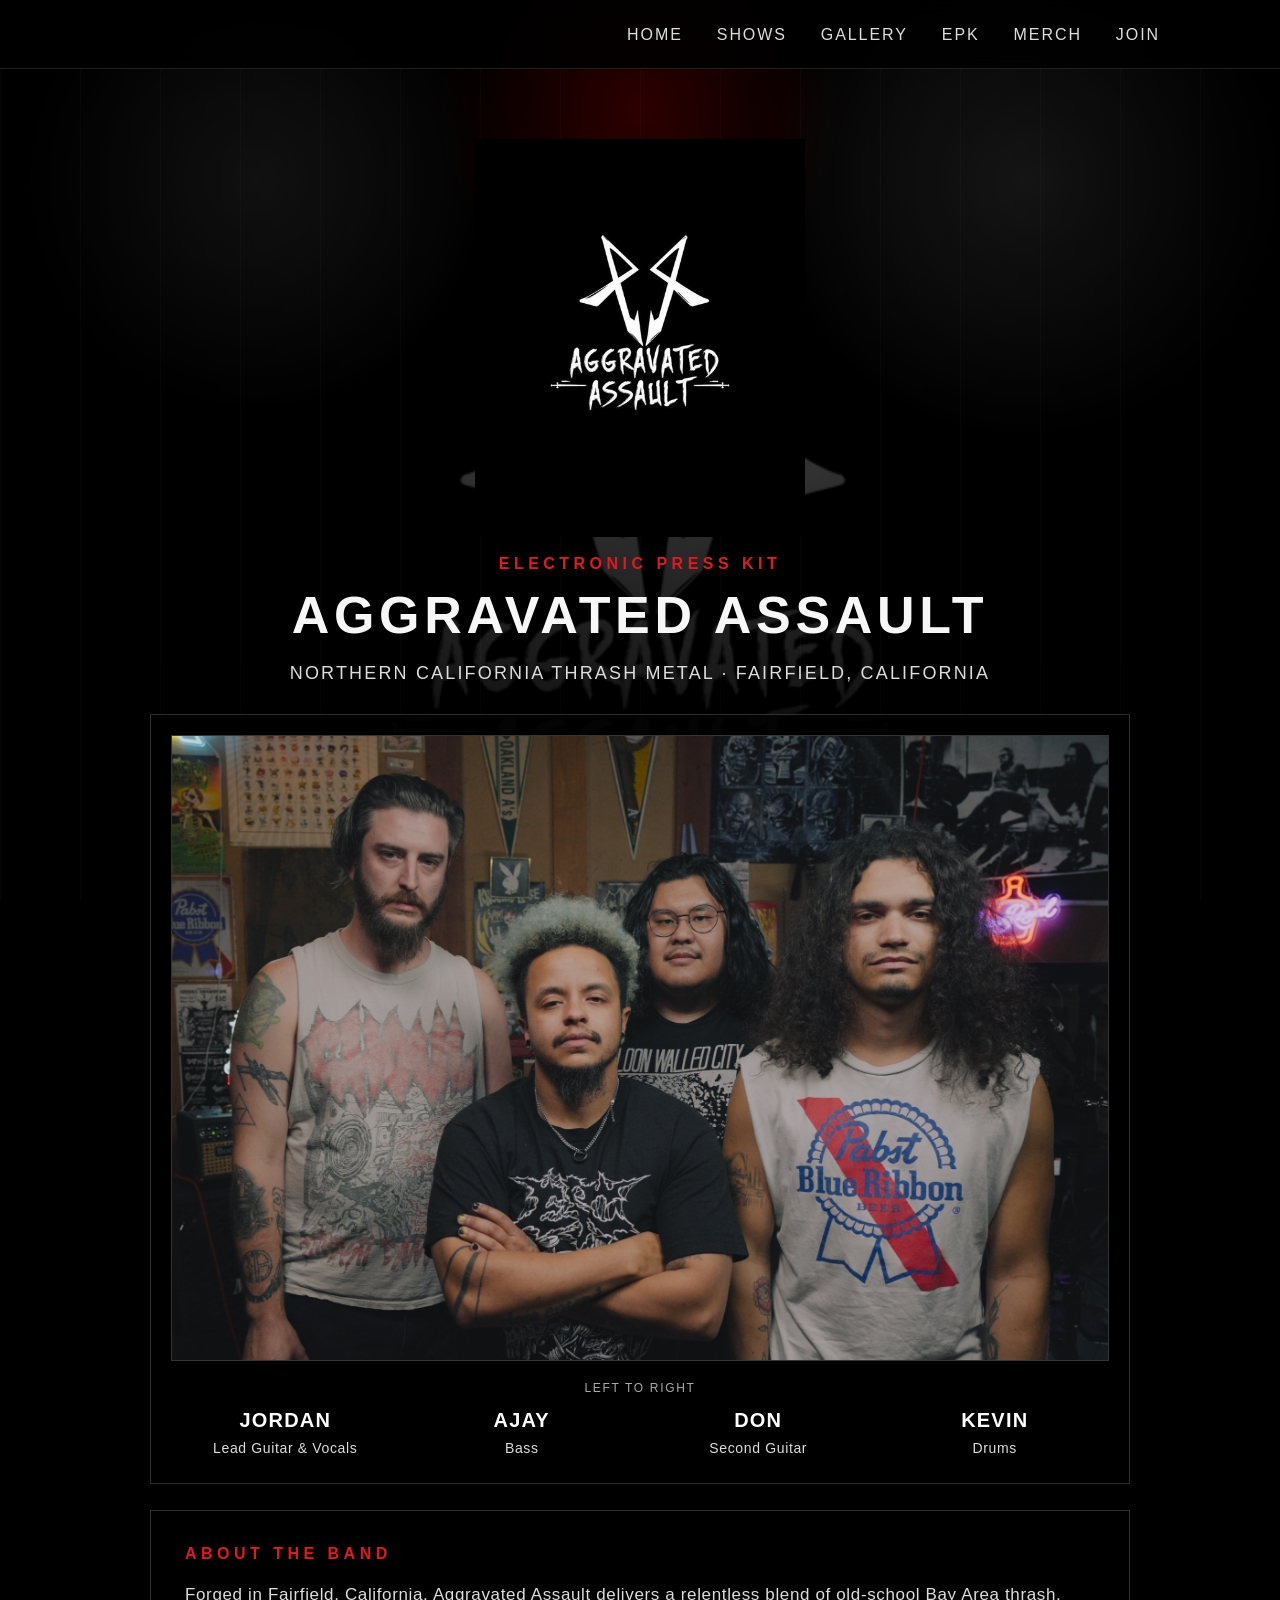
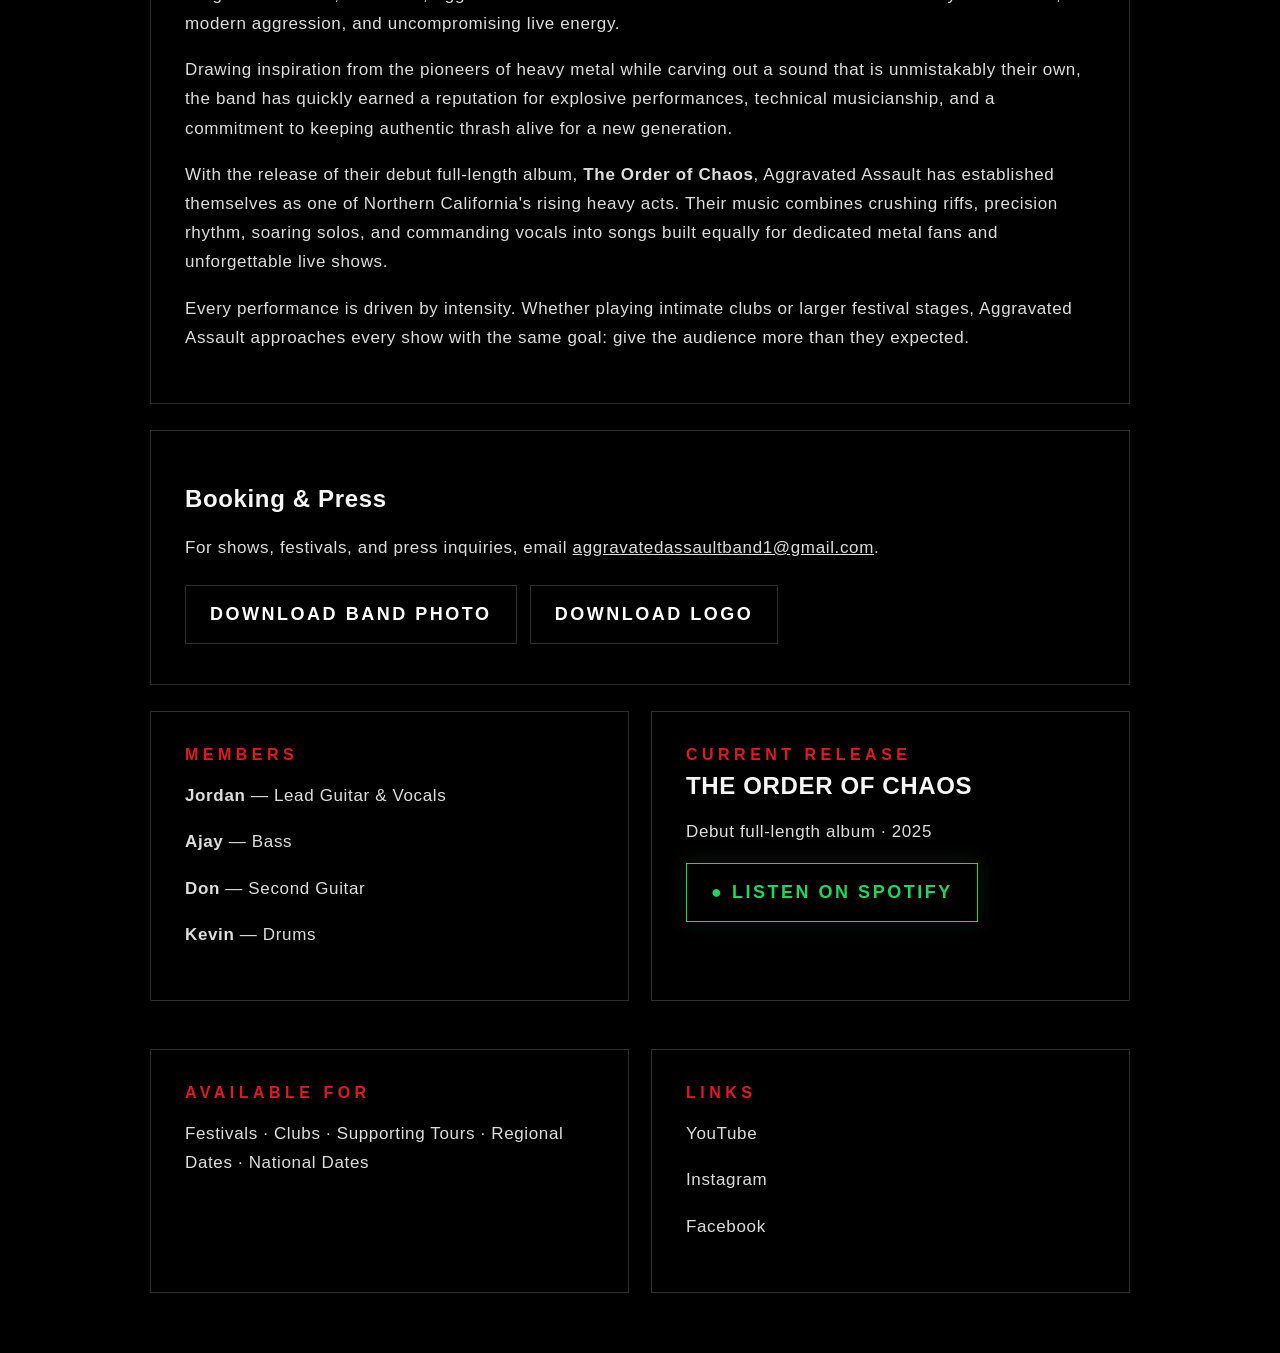
==== epk.html @ c4bca754 "Remove dashes from band photo captions" ====
<!doctype html>
<html lang="en">
<head>
  <meta charset="utf-8">
  <meta name="viewport" content="width=device-width, initial-scale=1">
  <title>EPK | Aggravated Assault</title>
  <meta name="description" content="Electronic Press Kit for Aggravated Assault, Northern California thrash metal from Fairfield, California.">
  <link rel="icon" type="image/jpeg" href="assets/logo.jpeg">
  <meta property="og:type" content="website">
  <meta property="og:site_name" content="Aggravated Assault">
  <meta property="og:title" content="EPK | Aggravated Assault">
  <meta property="og:description" content="Electronic Press Kit for Aggravated Assault, Northern California thrash metal from Fairfield, California.">
  <meta property="og:image" content="https://aggravatedassault.band/assets/logo.jpeg">
  <meta property="og:image:alt" content="Aggravated Assault logo">
  <meta name="twitter:card" content="summary_large_image">
  <link rel="stylesheet" href="style.css?v=epk-20261021b">
</head>
<body>
  <a class="skip-link" href="#main-content">Skip to content</a>
  <nav class="nav" aria-label="Main navigation">
    <div class="container nav-inner nav-right">
      <div class="nav-links">
        <a href="index.html">Home</a>
        <a href="shows.html">Shows</a>
        <a href="gallery.html">Gallery</a>
        <a href="epk.html" aria-current="page">EPK</a>
        <a href="merch.html">Merch</a>
        <a href="index.html#join">Join</a>
      </div>
    </div>
  </nav>

  <main id="main-content" class="section page-section">
    <div class="container narrow">
      <div class="page-header">
        <img class="page-logo" src="assets/logo.jpeg" alt="Aggravated Assault logo">
        <div class="kicker">Electronic Press Kit</div>
        <h1>Aggravated Assault</h1>
        <p class="subtitle">Northern California Thrash Metal · Fairfield, California</p>
      </div>

      <figure class="panel image-panel band-portrait">
        <img class="band-members" src="assets/band-portrait-four-members.jpg" width="2048" height="1365" style="display:block;width:100%;max-width:100%;height:auto" alt="Aggravated Assault, left to right: Jordan, lead guitar and vocals; Ajay, bass; Don, second guitar; Kevin, drums.">
        <figcaption>
          <span class="lineup-label">Left to right</span>
          <ul class="band-lineup">
            <li><strong>Jordan</strong> <span>Lead Guitar &amp; Vocals</span></li>
            <li><strong>Ajay</strong> <span>Bass</span></li>
            <li><strong>Don</strong> <span>Second Guitar</span></li>
            <li><strong>Kevin</strong> <span>Drums</span></li>
          </ul>
        </figcaption>
      </figure>

      <div class="panel epk-copy">
        <div class="kicker">About the Band</div>
        <p>Forged in Fairfield, California, Aggravated Assault delivers a relentless blend of old-school Bay Area thrash, modern aggression, and uncompromising live energy.</p>
        <p>Drawing inspiration from the pioneers of heavy metal while carving out a sound that is unmistakably their own, the band has quickly earned a reputation for explosive performances, technical musicianship, and a commitment to keeping authentic thrash alive for a new generation.</p>
        <p>With the release of their debut full-length album, <strong>The Order of Chaos</strong>, Aggravated Assault has established themselves as one of Northern California's rising heavy acts. Their music combines crushing riffs, precision rhythm, soaring solos, and commanding vocals into songs built equally for dedicated metal fans and unforgettable live shows.</p>
        <p>Every performance is driven by intensity. Whether playing intimate clubs or larger festival stages, Aggravated Assault approaches every show with the same goal: give the audience more than they expected.</p>
      </div>

      <div class="panel press-resources">
        <h2>Booking &amp; Press</h2>
        <p>For shows, festivals, and press inquiries, email <a href="mailto:aggravatedassaultband1@gmail.com">aggravatedassaultband1@gmail.com</a>.</p>
        <a class="btn" href="assets/band-portrait-four-members.jpg" download="aggravated-assault-band.jpg">Download band photo</a>
        <a class="btn" href="assets/logo.jpeg" download="aggravated-assault-logo.jpeg">Download logo</a>
      </div>

      <div class="info-grid">
        <div class="panel info-card">
          <div class="kicker">Members</div>
          <p><strong>Jordan</strong> — Lead Guitar &amp; Vocals</p>
          <p><strong>Ajay</strong> — Bass</p>
          <p><strong>Don</strong> — Second Guitar</p>
          <p><strong>Kevin</strong> — Drums</p>
        </div>
        <div class="panel info-card">
          <div class="kicker">Current Release</div>
          <h2>The Order of Chaos</h2>
          <p>Debut full-length album · 2025</p>
          <a class="btn spotify" href="https://open.spotify.com/album/29rfsQ87Nvz3T0gNSQuiYK?si=NMu_-0fqS2m7xWDnXvy7WQ" target="_blank" rel="noopener">● Listen on Spotify</a>
        </div>
        <div class="panel info-card">
          <div class="kicker">Available For</div>
          <p>Festivals · Clubs · Supporting Tours · Regional Dates · National Dates</p>
        </div>
        <div class="panel info-card">
          <div class="kicker">Links</div>
          <p><a href="https://www.youtube.com/@AggravatedAssault_music" target="_blank" rel="noopener">YouTube</a></p>
          <p><a href="https://www.instagram.com/aggravatedassaultband" target="_blank" rel="noopener">Instagram</a></p>
          <p><a href="https://www.facebook.com/share/1DDBsNW4qT/?mibextid=wwXIfr" target="_blank" rel="noopener">Facebook</a></p>
        </div>
      </div>
    </div>
  </main>
</body>
</html>
---- style.css ----
:root{
  --bg:#020202;
  --panel:rgba(0,0,0,.76);
  --line:rgba(255,255,255,.18);
  --text:#f7f7f7;
  --muted:#bebebe;
  --red:#e01923;
  --red-dark:#8f0d13;
  --green:#1ed760;
}
*{box-sizing:border-box}
html{scroll-behavior:smooth}
body{
  margin:0;
  color:var(--text);
  background:#000;
  font-family:Arial, Helvetica, sans-serif;
  letter-spacing:.04em;
}
body::before{
  content:"";
  position:fixed;
  inset:0;
  z-index:-2;
  background:
    radial-gradient(circle at 50% 12%, rgba(150,0,0,.34), transparent 20%),
    radial-gradient(circle at 20% 20%, rgba(255,255,255,.10), transparent 20%),
    radial-gradient(circle at 80% 20%, rgba(255,255,255,.12), transparent 22%),
    linear-gradient(rgba(0,0,0,.5), rgba(0,0,0,.93)),
    url("assets/logo.jpeg") center top / min(980px, 120vw) no-repeat,
    #000;
  opacity:.95;
}
body::after{
  content:"";
  position:fixed;
  inset:0;
  z-index:-1;
  background:
    repeating-linear-gradient(90deg, rgba(255,255,255,.018) 0 1px, transparent 1px 80px),
    radial-gradient(circle at 50% 20%, transparent 0, rgba(0,0,0,.38) 55%, rgba(0,0,0,.84) 100%);
  pointer-events:none;
}
a{color:inherit;text-decoration:none}.container{width:min(1040px,92vw);margin:0 auto}.narrow{width:min(980px,92vw)}
.nav{position:sticky;top:0;z-index:10;background:rgba(0,0,0,.82);border-bottom:1px solid rgba(255,255,255,.12);backdrop-filter:blur(10px)}
.nav-inner{display:flex;align-items:center;min-height:68px}.nav-right{justify-content:flex-end}.nav-links{display:flex;gap:34px;text-transform:uppercase;font-size:16px;letter-spacing:.12em;color:#ddd}.nav-links a{padding:24px 0 20px;border-bottom:3px solid transparent}.nav-links a:hover{color:#fff;border-bottom-color:var(--red)}
.hero{padding:62px 0 28px;text-align:center}.hero-content{display:flex;flex-direction:column;align-items:center}.main-logo{width:min(700px,88vw);display:block;margin:0 auto 10px;filter:drop-shadow(0 0 25px #000)}.genre{text-transform:uppercase;color:#e8e8e8;font-size:20px;letter-spacing:.38em;margin:10px 0 28px}.genre span{color:var(--red);margin:0 .45em}
.btn{display:inline-flex;align-items:center;justify-content:center;gap:12px;min-width:210px;padding:18px 24px;border:1px solid var(--line);background:rgba(0,0,0,.74);color:#fff;text-transform:uppercase;font-weight:900;font-size:18px;letter-spacing:.14em;transition:.18s ease}.btn:hover,.action-card:hover{
  transform:translateY(-2px);
  border-color:#fff;
  box-shadow:0 0 20px rgba(255,255,255,.10), 0 0 22px rgba(224,25,35,.10);
}
.btn:active,.action-card:active{transform:translateY(0)}
.btn.spotify:hover{
  box-shadow:0 0 26px rgba(30,215,96,.24), inset 0 0 16px rgba(30,215,96,.06);
  border-color:#42f083;
}
.btn.red:hover,.email-box button:hover{
  color:#fff;
  border-color:#ff3b44;
  box-shadow:0 0 24px rgba(224,25,35,.24);
}
.nav-links a{transition:.18s ease}
.action-card{transition:.18s ease}
.btn{transition:.18s ease}
.email-box button{cursor:pointer;transition:.18s ease}
.email-box input:focus{outline:none;border-color:var(--red);box-shadow:0 0 0 2px rgba(224,25,35,.18)}.btn.spotify{color:var(--green);border-color:var(--green);box-shadow:0 0 22px rgba(30,215,96,.13)}.hero-spotify{min-width:min(520px,90vw);font-size:20px}.btn.red{border-color:var(--red);color:var(--red);background:rgba(0,0,0,.68)}
.quick-links{display:grid;gap:18px;margin-top:32px}.quick-links.four{grid-template-columns:repeat(4,1fr);width:min(900px,100%)}.action-card{min-height:72px;border:1px solid rgba(255,255,255,.22);background:rgba(0,0,0,.68);display:flex;align-items:center;justify-content:center;gap:14px;text-transform:uppercase;font-weight:900;font-size:17px;letter-spacing:.10em}.action-card small{display:block;font-size:10px;color:#bbb;letter-spacing:.12em;margin-left:2px}.action-card span{font-size:31px;line-height:1}.ig{color:#ff3dbb}.fb{color:#3c82ff}.yt{color:#ff2b2b}
.section{padding:34px 0}.compact-section{padding-top:20px}.show-feature{display:grid;grid-template-columns:360px 1fr;gap:58px;align-items:center;background:rgba(0,0,0,.72);border:1px solid var(--line);padding:36px}.show-poster-wrap img{width:100%;display:block;border:1px solid rgba(255,255,255,.20);box-shadow:0 0 35px rgba(0,0,0,.65)}.section-label,.kicker{text-transform:uppercase;color:var(--red);font-weight:900;letter-spacing:.28em}.section-label{font-size:26px;margin-bottom:30px}.date{color:var(--red);text-transform:uppercase;font-weight:900;font-size:22px;letter-spacing:.18em}.show-copy h1{font-size:48px;line-height:1.05;margin:0 0 22px;text-transform:uppercase;letter-spacing:.06em}.venue{text-transform:uppercase;font-size:28px;line-height:1.38;color:#d8d8d8;font-weight:700;margin:0 0 28px}
.join-section{padding-bottom:92px}.join-panel{border:1px solid var(--red-dark);background:rgba(0,0,0,.78);padding:32px;display:grid;grid-template-columns:80px minmax(0, 1fr) minmax(0, 1.5fr);gap:24px;align-items:center}.mail-icon{font-size:76px;color:var(--red);line-height:1;text-align:center}.join-text p{font-size:18px;line-height:1.5;color:#ddd;margin:10px 0 0}.email-box{display:flex;gap:14px}.email-box input{min-width:0;width:100%;flex:1 1 auto;padding:18px 18px;background:#080808;border:1px solid rgba(255,255,255,.24);color:#fff;font-size:16px}.email-box button{padding:18px 30px;border:0;background:linear-gradient(90deg,var(--red-dark),var(--red));color:#fff;font-weight:900;text-transform:uppercase;letter-spacing:.12em;font-size:16px}.sr-only{position:absolute;left:-9999px}
.page-section{padding-top:70px}.page-header{text-align:center;margin-bottom:30px}.page-logo{width:min(330px,70vw);display:block;margin:0 auto 18px}.page-header h1{font-size:52px;text-transform:uppercase;letter-spacing:.09em;margin:12px 0}.subtitle{color:#ddd;text-transform:uppercase;letter-spacing:.12em;font-size:18px}.panel{background:rgba(0,0,0,.78);border:1px solid var(--line);padding:34px;box-shadow:0 0 35px rgba(0,0,0,.55);margin-bottom:26px}.image-panel{padding:20px}.band-members{display:block;width:100%;border:1px solid rgba(255,255,255,.20)}.epk-copy p,.panel p{color:#ddd;line-height:1.72;font-size:17px}.info-grid{display:grid;grid-template-columns:repeat(2,1fr);gap:22px}.info-card h2{margin:8px 0 12px;text-transform:uppercase}.poster-page{display:grid;grid-template-columns:420px 1fr;gap:34px;align-items:center}.poster-page img{width:100%;border:1px solid rgba(255,255,255,.22)}.poster-copy h2{font-size:34px;text-transform:uppercase;margin:0 0 12px}
@media(max-width:860px){.nav-inner{justify-content:center;min-height:auto}.nav-links{gap:16px;flex-wrap:wrap;justify-content:center;font-size:13px}.nav-links a{padding:16px 0 12px}.hero{padding-top:36px}.genre{font-size:14px;letter-spacing:.18em}.quick-links.four{grid-template-columns:1fr 1fr}.show-feature,.join-panel,.poster-page{grid-template-columns:1fr}.show-copy h1{font-size:34px}.venue{font-size:22px}.email-box{flex-direction:column}.info-grid{grid-template-columns:1fr}.mail-icon{text-align:left}.join-panel{gap:16px}.hero-spotify{min-width:100%;font-size:17px}.btn,.action-card{font-size:14px;min-width:0}.section-label{font-size:22px}.page-header h1{font-size:34px}}
@media(max-width:520px){.quick-links.four{grid-template-columns:1fr}.show-feature,.join-panel,.panel{padding:22px}.main-logo{width:94vw}.show-poster-wrap img{max-height:520px;object-fit:contain}.genre span{margin:0 .25em}.page-section{padding-top:34px}}

.center-panel{text-align:center}
.center-panel p{font-size:20px;margin-bottom:24px}

.booking-feature{
  display:block;
  text-align:center;
  padding:48px 60px;
}

.booking-copy{
  width:100%;
  max-width:1000px;
  margin:0 auto;
  text-align:center;
}

.booking-copy h1{
  font-size:52px;
  margin:12px 0 22px;
}

.booking-copy .venue{
  max-width:900px;
  margin:0 auto 22px;
  font-size:22px;
  line-height:1.5;
}

.booking-copy .date{
  margin:0 0 28px;
}

.booking-copy .btn{
  margin:6px 8px;
}

.gallery-grid{
  display:grid;
  grid-template-columns:repeat(3,1fr);
  gap:18px;
  margin-top:24px;
}

.gallery-grid img{
  width:100%;
  height:320px;
  object-fit:cover;
  display:block;
  border:1px solid var(--line);
}

@media(max-width:860px){
  .gallery-grid{
    grid-template-columns:repeat(2,1fr);
  }
}

@media(max-width:520px){
  .gallery-grid{
    grid-template-columns:1fr;
  }

  .gallery-grid img{
    height:auto;
  }
}

/* Keyboard navigation, form feedback, and narrow layouts. */
a:focus-visible, button:focus-visible, input:focus-visible{
  outline:3px solid #fff;
  outline-offset:4px;
}
.skip-link{position:fixed;top:8px;left:8px;z-index:100;padding:12px;background:#fff;color:#000;transform:translateY(-160%)}
.skip-link:focus{transform:translateY(0)}
#main-content, #join{scroll-margin-top:110px}
.signup-block, .info-card{min-width:0}
.signup-note{font-size:14px;color:var(--muted);line-height:1.5}
.signup-message{margin-bottom:0;line-height:1.5;overflow-wrap:anywhere}
.email-box{flex-wrap:wrap}
.email-box input{flex-basis:180px}
.email-box button{flex:0 0 auto}
.email-box button:disabled{opacity:.65;cursor:wait}
.press-resources a:not(.btn){text-decoration:underline;overflow-wrap:anywhere}
.press-resources .btn{margin:6px 8px 6px 0}
@media(max-width:860px){
  .email-box input{flex-basis:auto}
  .booking-feature{padding:32px 24px}
  .booking-copy h1{font-size:34px}
  .page-header h1{overflow-wrap:anywhere}
}
@media(max-width:520px){
  .booking-feature{padding:24px 18px}
  .booking-copy h1{font-size:28px}
  .booking-copy .venue{font-size:18px}
  .booking-copy .date{font-size:16px;line-height:1.6}
  .booking-copy .btn{margin:6px 0;width:100%}
  .press-resources .btn{width:100%;margin:6px 0;font-size:13px}
}
@media(prefers-reduced-motion:reduce){
  html{scroll-behavior:auto}
  *, *::before, *::after{transition:none!important}
}

/* EPK band portrait: preserve the complete photo and match its left-to-right lineup. */
.band-portrait{margin-left:0;margin-right:0}
.band-portrait .band-members{height:auto}
.band-portrait figcaption{padding:20px 4px 4px;text-align:center}
.lineup-label{display:block;color:#aaa;font-size:12px;letter-spacing:.14em;text-transform:uppercase;margin-bottom:14px}
.band-lineup{display:grid;grid-template-columns:repeat(4,minmax(0,1fr));gap:16px;list-style:none;padding:0;margin:0}
.band-lineup strong{display:block;color:#fff;text-transform:uppercase;font-size:20px;letter-spacing:.06em}
.band-lineup span{display:block;color:#ddd;font-size:14px;line-height:1.5;margin-top:6px}
@media(max-width:560px){.band-lineup{grid-template-columns:repeat(2,minmax(0,1fr));gap:18px 12px}.band-lineup strong{font-size:18px}.band-lineup span{font-size:13px}}
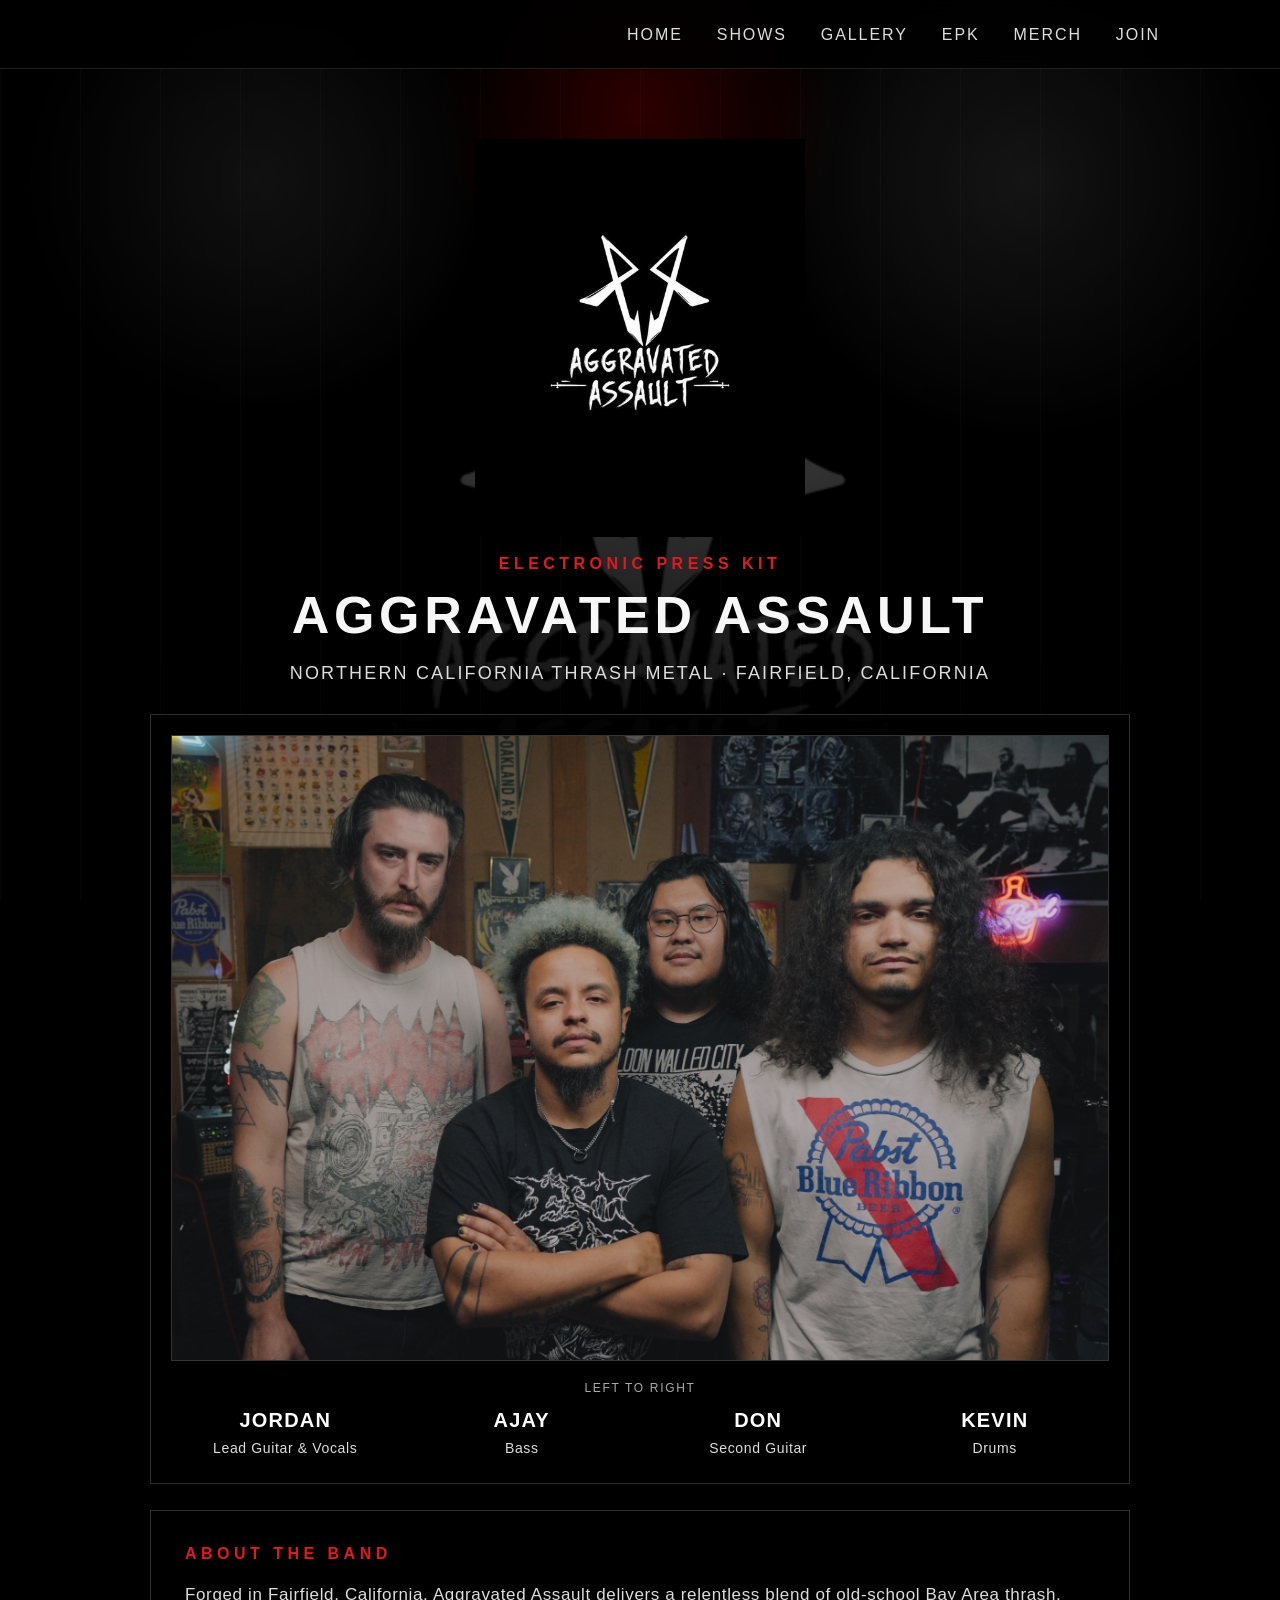
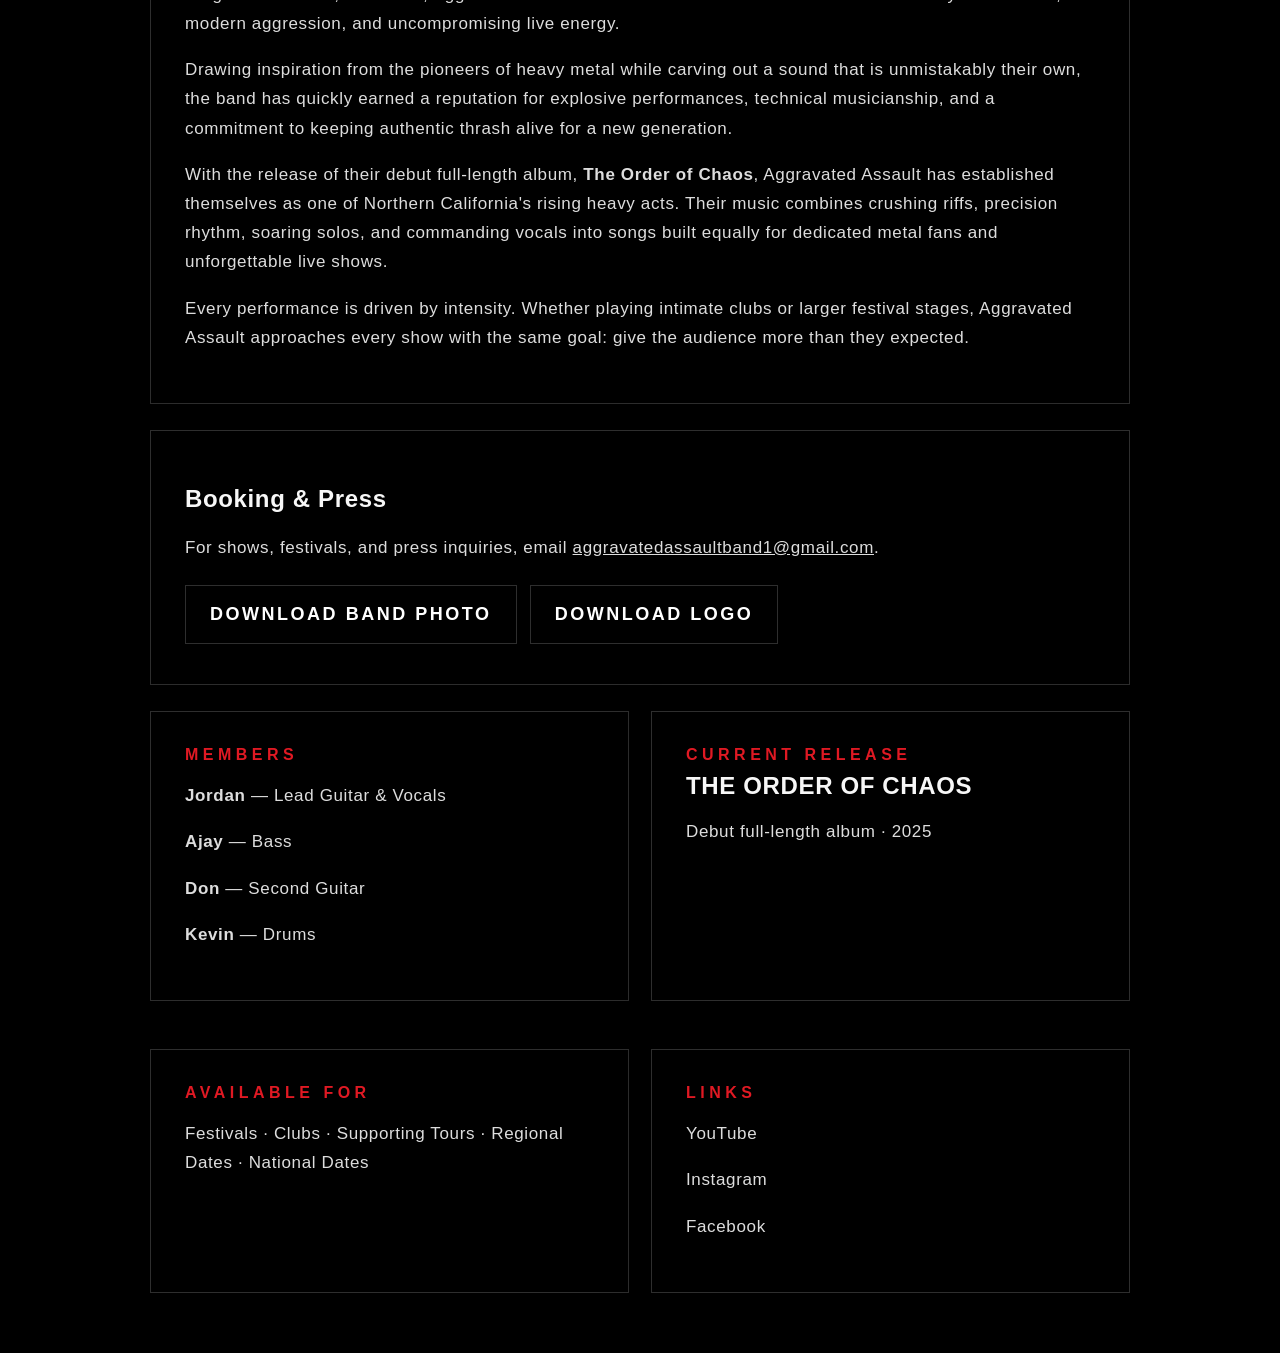
==== commit ad7daa0a: "Remove Spotify links and unused Spotify styling" ====
--- a/epk.html
+++ b/epk.html
@@ -79,7 +79,6 @@
           <div class="kicker">Current Release</div>
           <h2>The Order of Chaos</h2>
           <p>Debut full-length album · 2025</p>
-          <a class="btn spotify" href="https://open.spotify.com/album/29rfsQ87Nvz3T0gNSQuiYK?si=NMu_-0fqS2m7xWDnXvy7WQ" target="_blank" rel="noopener">● Listen on Spotify</a>
         </div>
         <div class="panel info-card">
           <div class="kicker">Available For</div>
--- a/style.css
+++ b/style.css
@@ -51,10 +51,6 @@
   box-shadow:0 0 20px rgba(255,255,255,.10), 0 0 22px rgba(224,25,35,.10);
 }
 .btn:active,.action-card:active{transform:translateY(0)}
-.btn.spotify:hover{
-  box-shadow:0 0 26px rgba(30,215,96,.24), inset 0 0 16px rgba(30,215,96,.06);
-  border-color:#42f083;
-}
 .btn.red:hover,.email-box button:hover{
   color:#fff;
   border-color:#ff3b44;
@@ -64,12 +60,12 @@
 .action-card{transition:.18s ease}
 .btn{transition:.18s ease}
 .email-box button{cursor:pointer;transition:.18s ease}
-.email-box input:focus{outline:none;border-color:var(--red);box-shadow:0 0 0 2px rgba(224,25,35,.18)}.btn.spotify{color:var(--green);border-color:var(--green);box-shadow:0 0 22px rgba(30,215,96,.13)}.hero-spotify{min-width:min(520px,90vw);font-size:20px}.btn.red{border-color:var(--red);color:var(--red);background:rgba(0,0,0,.68)}
+.email-box input:focus{outline:none;border-color:var(--red);box-shadow:0 0 0 2px rgba(224,25,35,.18)}.btn.red{border-color:var(--red);color:var(--red);background:rgba(0,0,0,.68)}
 .quick-links{display:grid;gap:18px;margin-top:32px}.quick-links.four{grid-template-columns:repeat(4,1fr);width:min(900px,100%)}.action-card{min-height:72px;border:1px solid rgba(255,255,255,.22);background:rgba(0,0,0,.68);display:flex;align-items:center;justify-content:center;gap:14px;text-transform:uppercase;font-weight:900;font-size:17px;letter-spacing:.10em}.action-card small{display:block;font-size:10px;color:#bbb;letter-spacing:.12em;margin-left:2px}.action-card span{font-size:31px;line-height:1}.ig{color:#ff3dbb}.fb{color:#3c82ff}.yt{color:#ff2b2b}
 .section{padding:34px 0}.compact-section{padding-top:20px}.show-feature{display:grid;grid-template-columns:360px 1fr;gap:58px;align-items:center;background:rgba(0,0,0,.72);border:1px solid var(--line);padding:36px}.show-poster-wrap img{width:100%;display:block;border:1px solid rgba(255,255,255,.20);box-shadow:0 0 35px rgba(0,0,0,.65)}.section-label,.kicker{text-transform:uppercase;color:var(--red);font-weight:900;letter-spacing:.28em}.section-label{font-size:26px;margin-bottom:30px}.date{color:var(--red);text-transform:uppercase;font-weight:900;font-size:22px;letter-spacing:.18em}.show-copy h1{font-size:48px;line-height:1.05;margin:0 0 22px;text-transform:uppercase;letter-spacing:.06em}.venue{text-transform:uppercase;font-size:28px;line-height:1.38;color:#d8d8d8;font-weight:700;margin:0 0 28px}
 .join-section{padding-bottom:92px}.join-panel{border:1px solid var(--red-dark);background:rgba(0,0,0,.78);padding:32px;display:grid;grid-template-columns:80px minmax(0, 1fr) minmax(0, 1.5fr);gap:24px;align-items:center}.mail-icon{font-size:76px;color:var(--red);line-height:1;text-align:center}.join-text p{font-size:18px;line-height:1.5;color:#ddd;margin:10px 0 0}.email-box{display:flex;gap:14px}.email-box input{min-width:0;width:100%;flex:1 1 auto;padding:18px 18px;background:#080808;border:1px solid rgba(255,255,255,.24);color:#fff;font-size:16px}.email-box button{padding:18px 30px;border:0;background:linear-gradient(90deg,var(--red-dark),var(--red));color:#fff;font-weight:900;text-transform:uppercase;letter-spacing:.12em;font-size:16px}.sr-only{position:absolute;left:-9999px}
 .page-section{padding-top:70px}.page-header{text-align:center;margin-bottom:30px}.page-logo{width:min(330px,70vw);display:block;margin:0 auto 18px}.page-header h1{font-size:52px;text-transform:uppercase;letter-spacing:.09em;margin:12px 0}.subtitle{color:#ddd;text-transform:uppercase;letter-spacing:.12em;font-size:18px}.panel{background:rgba(0,0,0,.78);border:1px solid var(--line);padding:34px;box-shadow:0 0 35px rgba(0,0,0,.55);margin-bottom:26px}.image-panel{padding:20px}.band-members{display:block;width:100%;border:1px solid rgba(255,255,255,.20)}.epk-copy p,.panel p{color:#ddd;line-height:1.72;font-size:17px}.info-grid{display:grid;grid-template-columns:repeat(2,1fr);gap:22px}.info-card h2{margin:8px 0 12px;text-transform:uppercase}.poster-page{display:grid;grid-template-columns:420px 1fr;gap:34px;align-items:center}.poster-page img{width:100%;border:1px solid rgba(255,255,255,.22)}.poster-copy h2{font-size:34px;text-transform:uppercase;margin:0 0 12px}
-@media(max-width:860px){.nav-inner{justify-content:center;min-height:auto}.nav-links{gap:16px;flex-wrap:wrap;justify-content:center;font-size:13px}.nav-links a{padding:16px 0 12px}.hero{padding-top:36px}.genre{font-size:14px;letter-spacing:.18em}.quick-links.four{grid-template-columns:1fr 1fr}.show-feature,.join-panel,.poster-page{grid-template-columns:1fr}.show-copy h1{font-size:34px}.venue{font-size:22px}.email-box{flex-direction:column}.info-grid{grid-template-columns:1fr}.mail-icon{text-align:left}.join-panel{gap:16px}.hero-spotify{min-width:100%;font-size:17px}.btn,.action-card{font-size:14px;min-width:0}.section-label{font-size:22px}.page-header h1{font-size:34px}}
+@media(max-width:860px){.nav-inner{justify-content:center;min-height:auto}.nav-links{gap:16px;flex-wrap:wrap;justify-content:center;font-size:13px}.nav-links a{padding:16px 0 12px}.hero{padding-top:36px}.genre{font-size:14px;letter-spacing:.18em}.quick-links.four{grid-template-columns:1fr 1fr}.show-feature,.join-panel,.poster-page{grid-template-columns:1fr}.show-copy h1{font-size:34px}.venue{font-size:22px}.email-box{flex-direction:column}.info-grid{grid-template-columns:1fr}.mail-icon{text-align:left}.join-panel{gap:16px}.btn,.action-card{font-size:14px;min-width:0}.section-label{font-size:22px}.page-header h1{font-size:34px}}
 @media(max-width:520px){.quick-links.four{grid-template-columns:1fr}.show-feature,.join-panel,.panel{padding:22px}.main-logo{width:94vw}.show-poster-wrap img{max-height:520px;object-fit:contain}.genre span{margin:0 .25em}.page-section{padding-top:34px}}
 
 .center-panel{text-align:center}
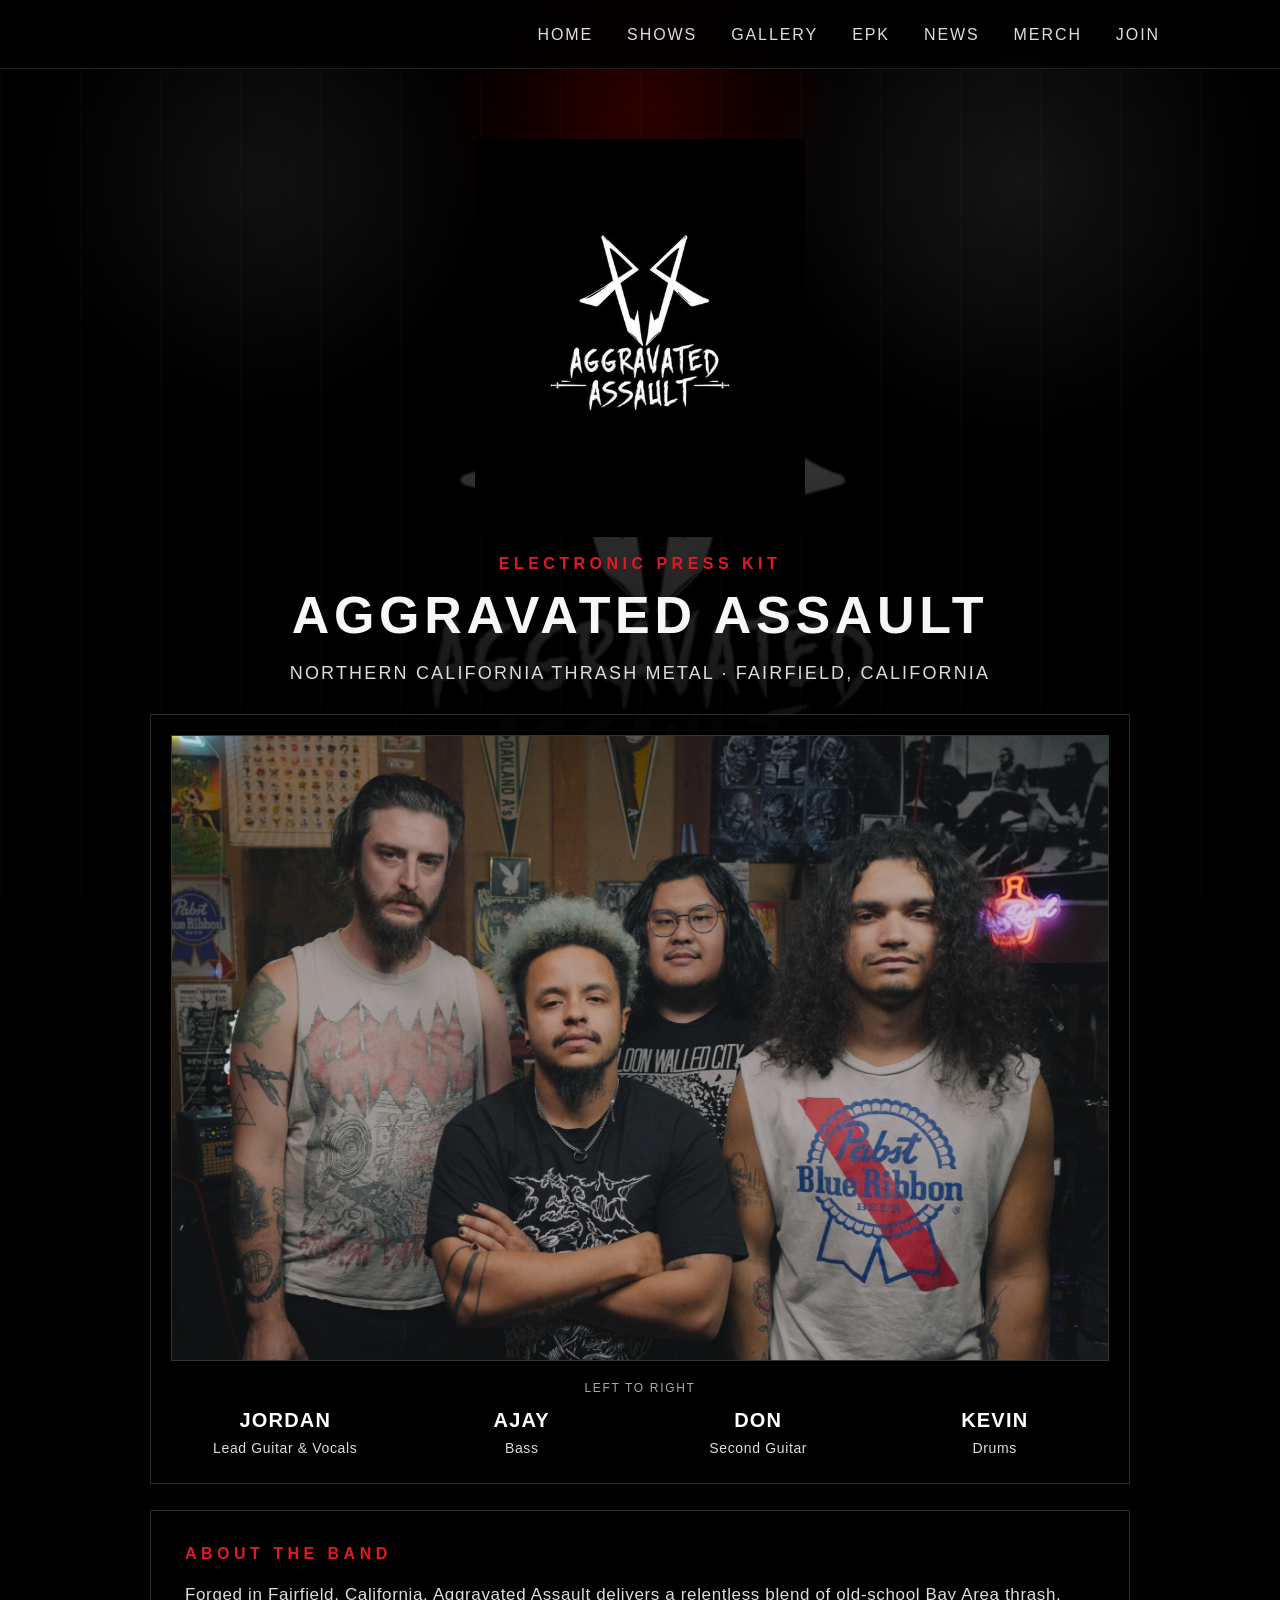
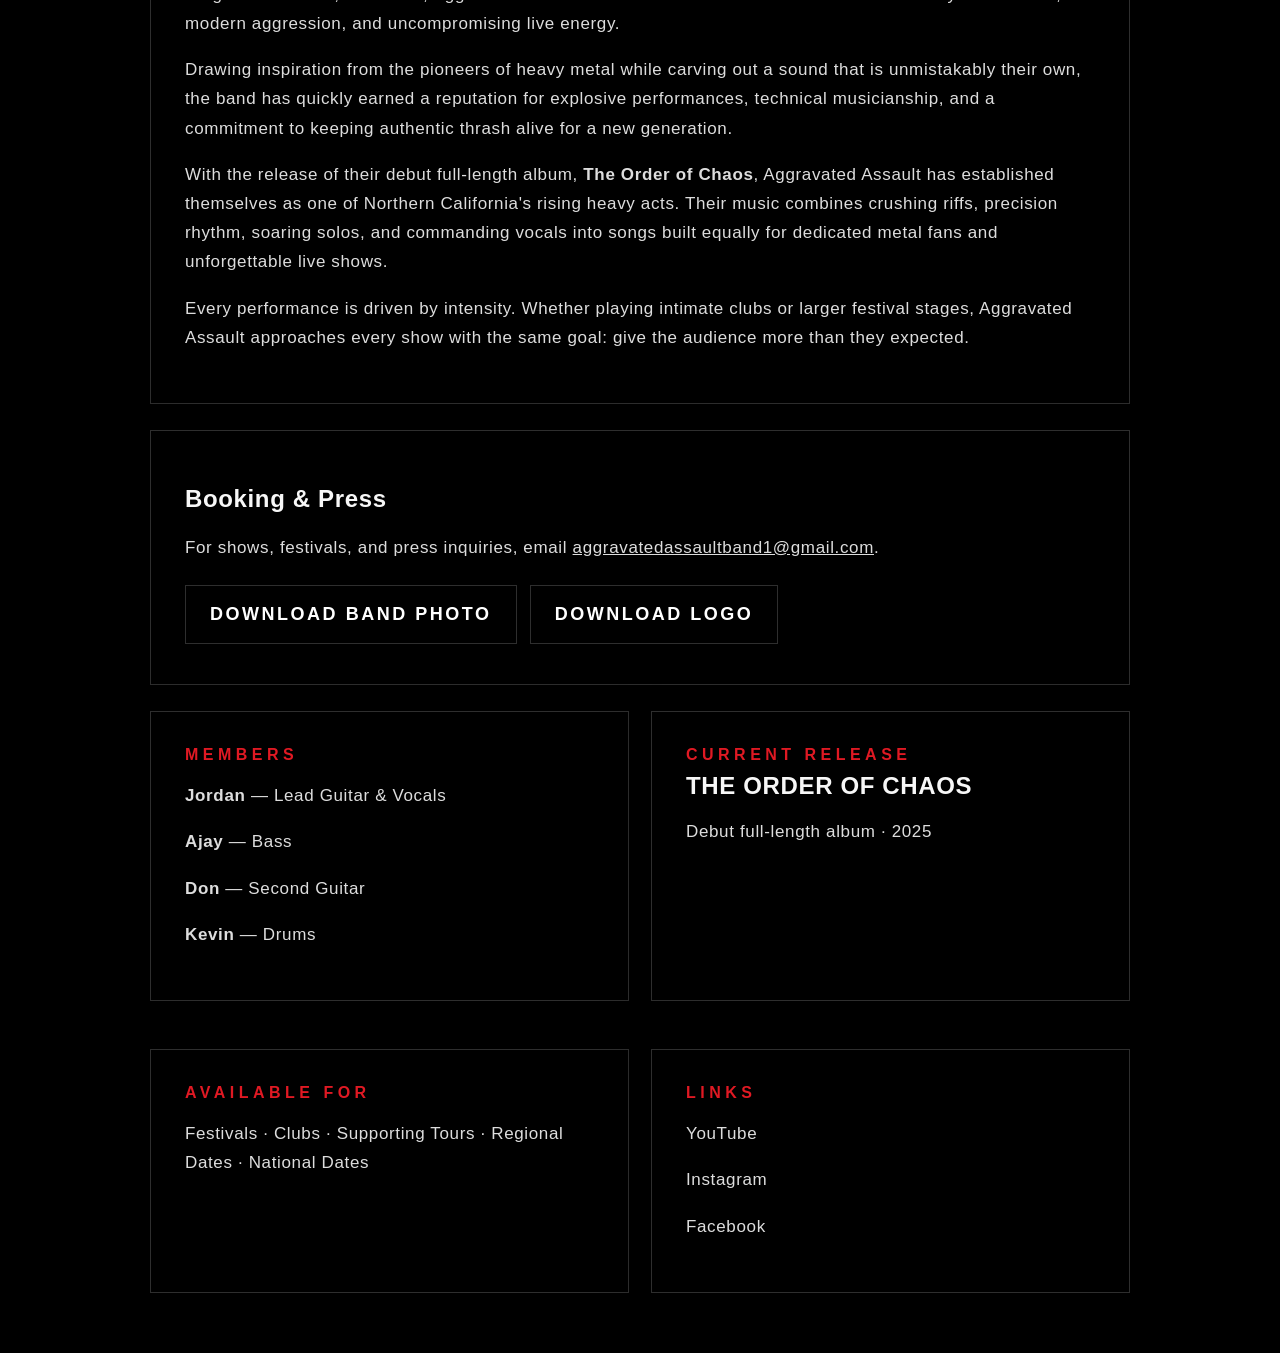
==== commit 566038af: "Add Band News page with Raze artwork and News navigation" ====
--- a/epk.html
+++ b/epk.html
@@ -13,7 +13,7 @@
   <meta property="og:image" content="https://aggravatedassault.band/assets/logo.jpeg">
   <meta property="og:image:alt" content="Aggravated Assault logo">
   <meta name="twitter:card" content="summary_large_image">
-  <link rel="stylesheet" href="style.css?v=epk-20261021b">
+  <link rel="stylesheet" href="style.css?v=news-20261021">
 </head>
 <body>
   <a class="skip-link" href="#main-content">Skip to content</a>
@@ -24,6 +24,7 @@
         <a href="shows.html">Shows</a>
         <a href="gallery.html">Gallery</a>
         <a href="epk.html" aria-current="page">EPK</a>
+        <a href="news.html">News</a>
         <a href="merch.html">Merch</a>
         <a href="index.html#join">Join</a>
       </div>
--- a/style.css
+++ b/style.css
@@ -180,3 +180,10 @@
 .band-lineup strong{display:block;color:#fff;text-transform:uppercase;font-size:20px;letter-spacing:.06em}
 .band-lineup span{display:block;color:#ddd;font-size:14px;line-height:1.5;margin-top:6px}
 @media(max-width:560px){.band-lineup{grid-template-columns:repeat(2,minmax(0,1fr));gap:18px 12px}.band-lineup strong{font-size:18px}.band-lineup span{font-size:13px}}
+
+/* Five homepage links, including Band News. */
+.quick-links.five{grid-template-columns:repeat(5,minmax(0,1fr));width:100%;gap:12px}
+.quick-links.five .action-card{font-size:14px;gap:8px;letter-spacing:.06em}
+.quick-links.five .action-card small{font-size:9px;letter-spacing:.04em}
+@media(max-width:1000px){.quick-links.five{grid-template-columns:repeat(3,minmax(0,1fr))}}
+@media(max-width:600px){.quick-links.five{grid-template-columns:repeat(2,minmax(0,1fr))}.quick-links.five .action-card:last-child{grid-column:1/-1}}
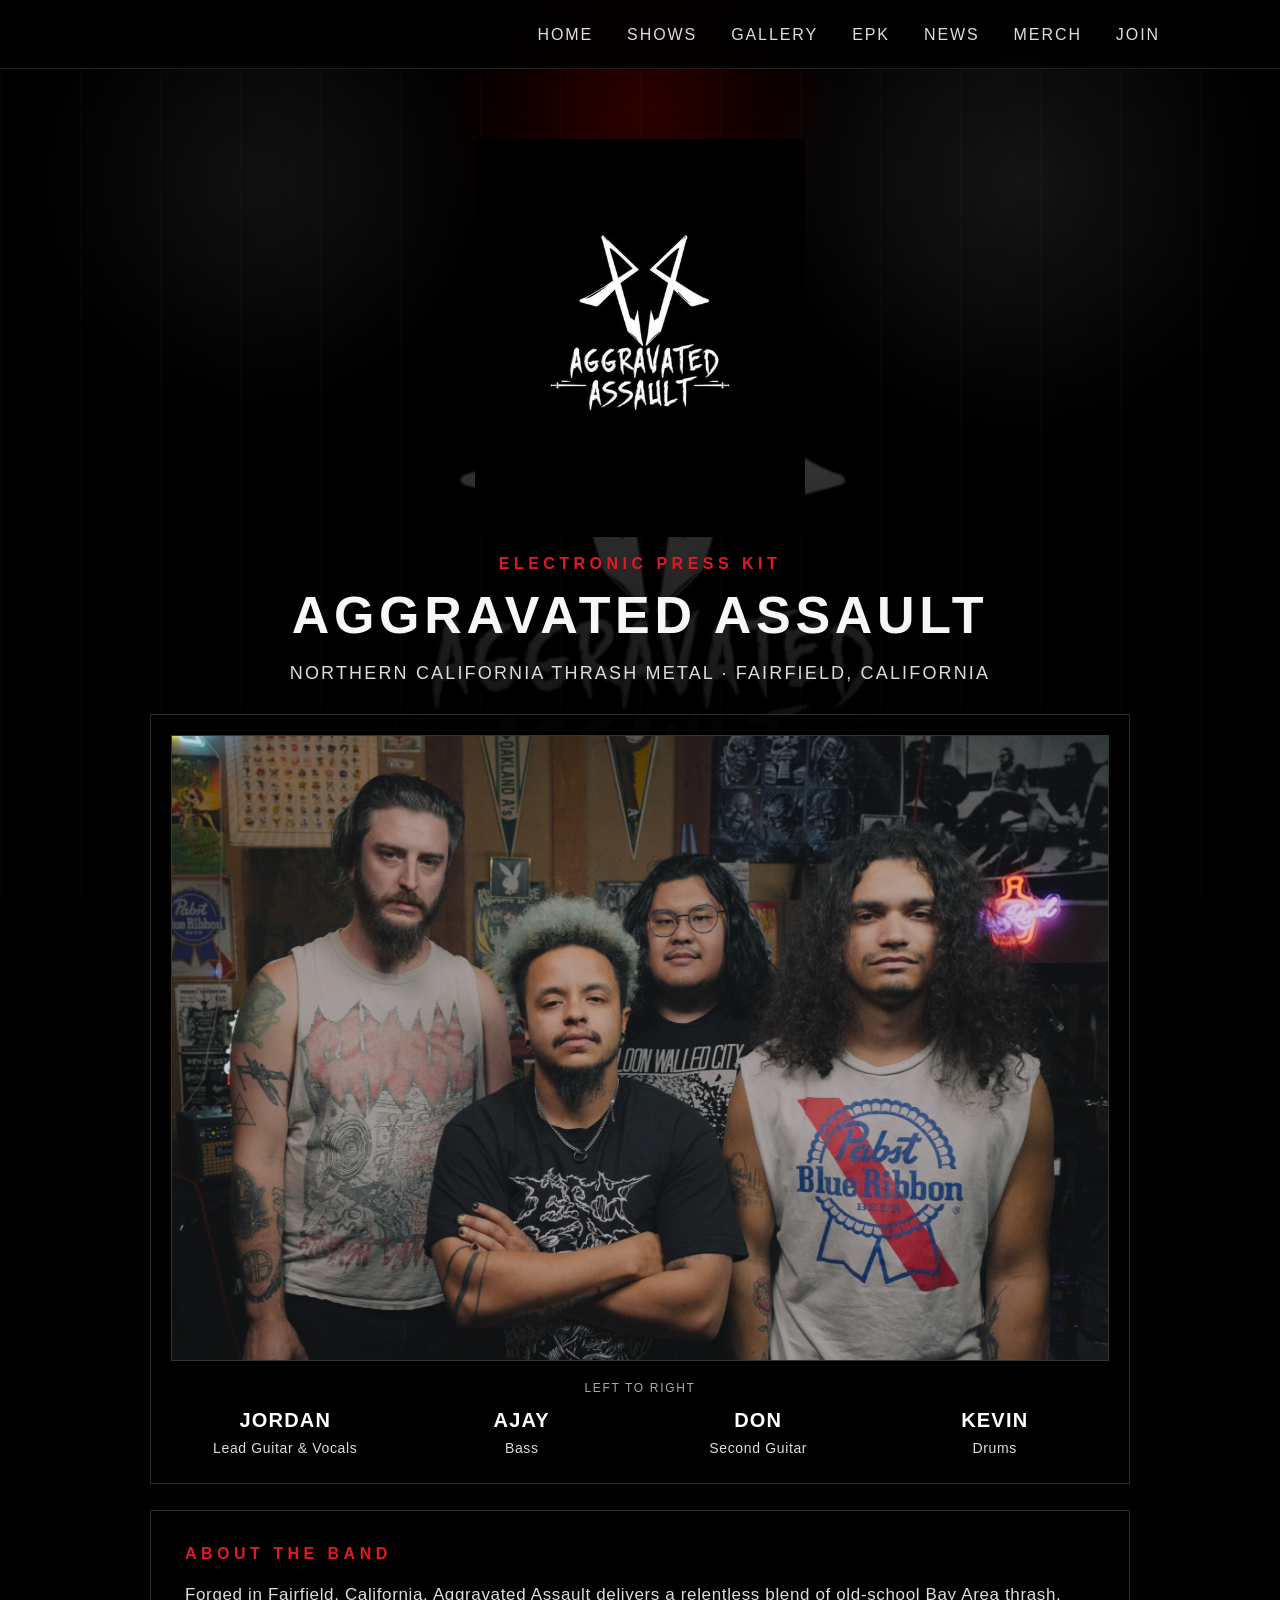
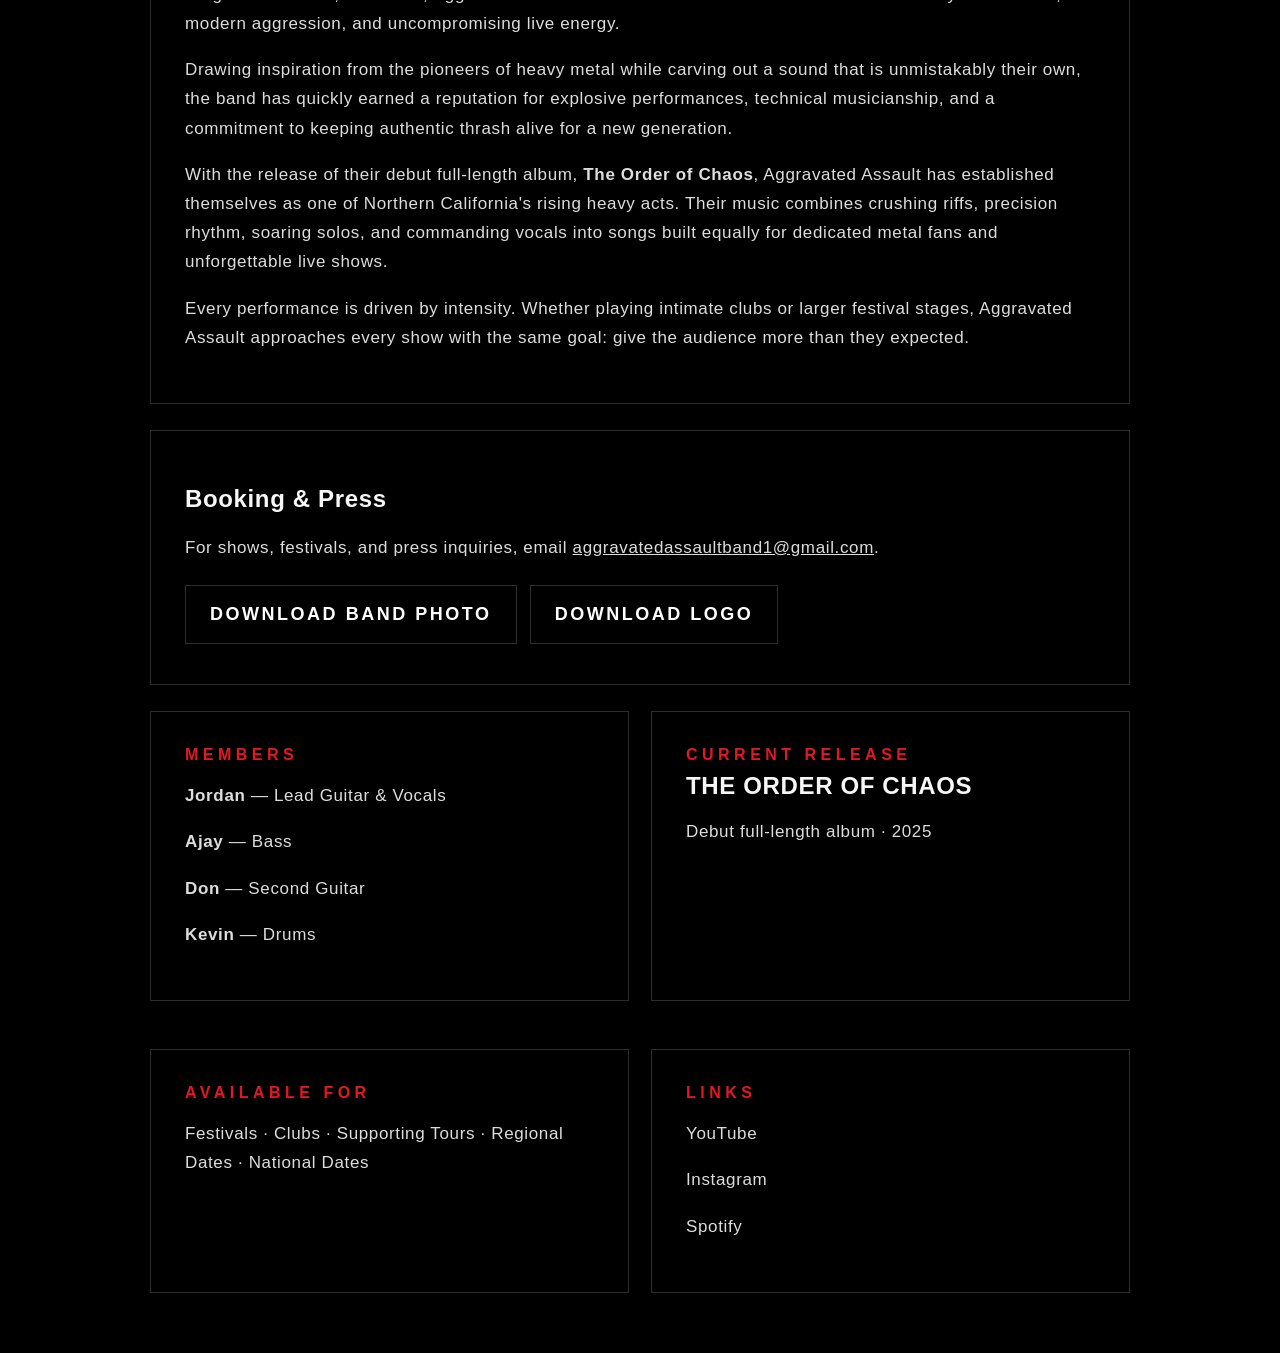
==== commit aa154119: "Replace Facebook links with correct Spotify artist page" ====
--- a/epk.html
+++ b/epk.html
@@ -89,7 +89,7 @@
           <div class="kicker">Links</div>
           <p><a href="https://www.youtube.com/@AggravatedAssault_music" target="_blank" rel="noopener">YouTube</a></p>
           <p><a href="https://www.instagram.com/aggravatedassaultband" target="_blank" rel="noopener">Instagram</a></p>
-          <p><a href="https://www.facebook.com/share/1DDBsNW4qT/?mibextid=wwXIfr" target="_blank" rel="noopener">Facebook</a></p>
+          <p><a href="https://open.spotify.com/artist/6DnvwJMAdZXCPETwAn8EMx?si=UswUCQaFQ1GKtNlPcUfXiw" target="_blank" rel="noopener">Spotify</a></p>
         </div>
       </div>
     </div>
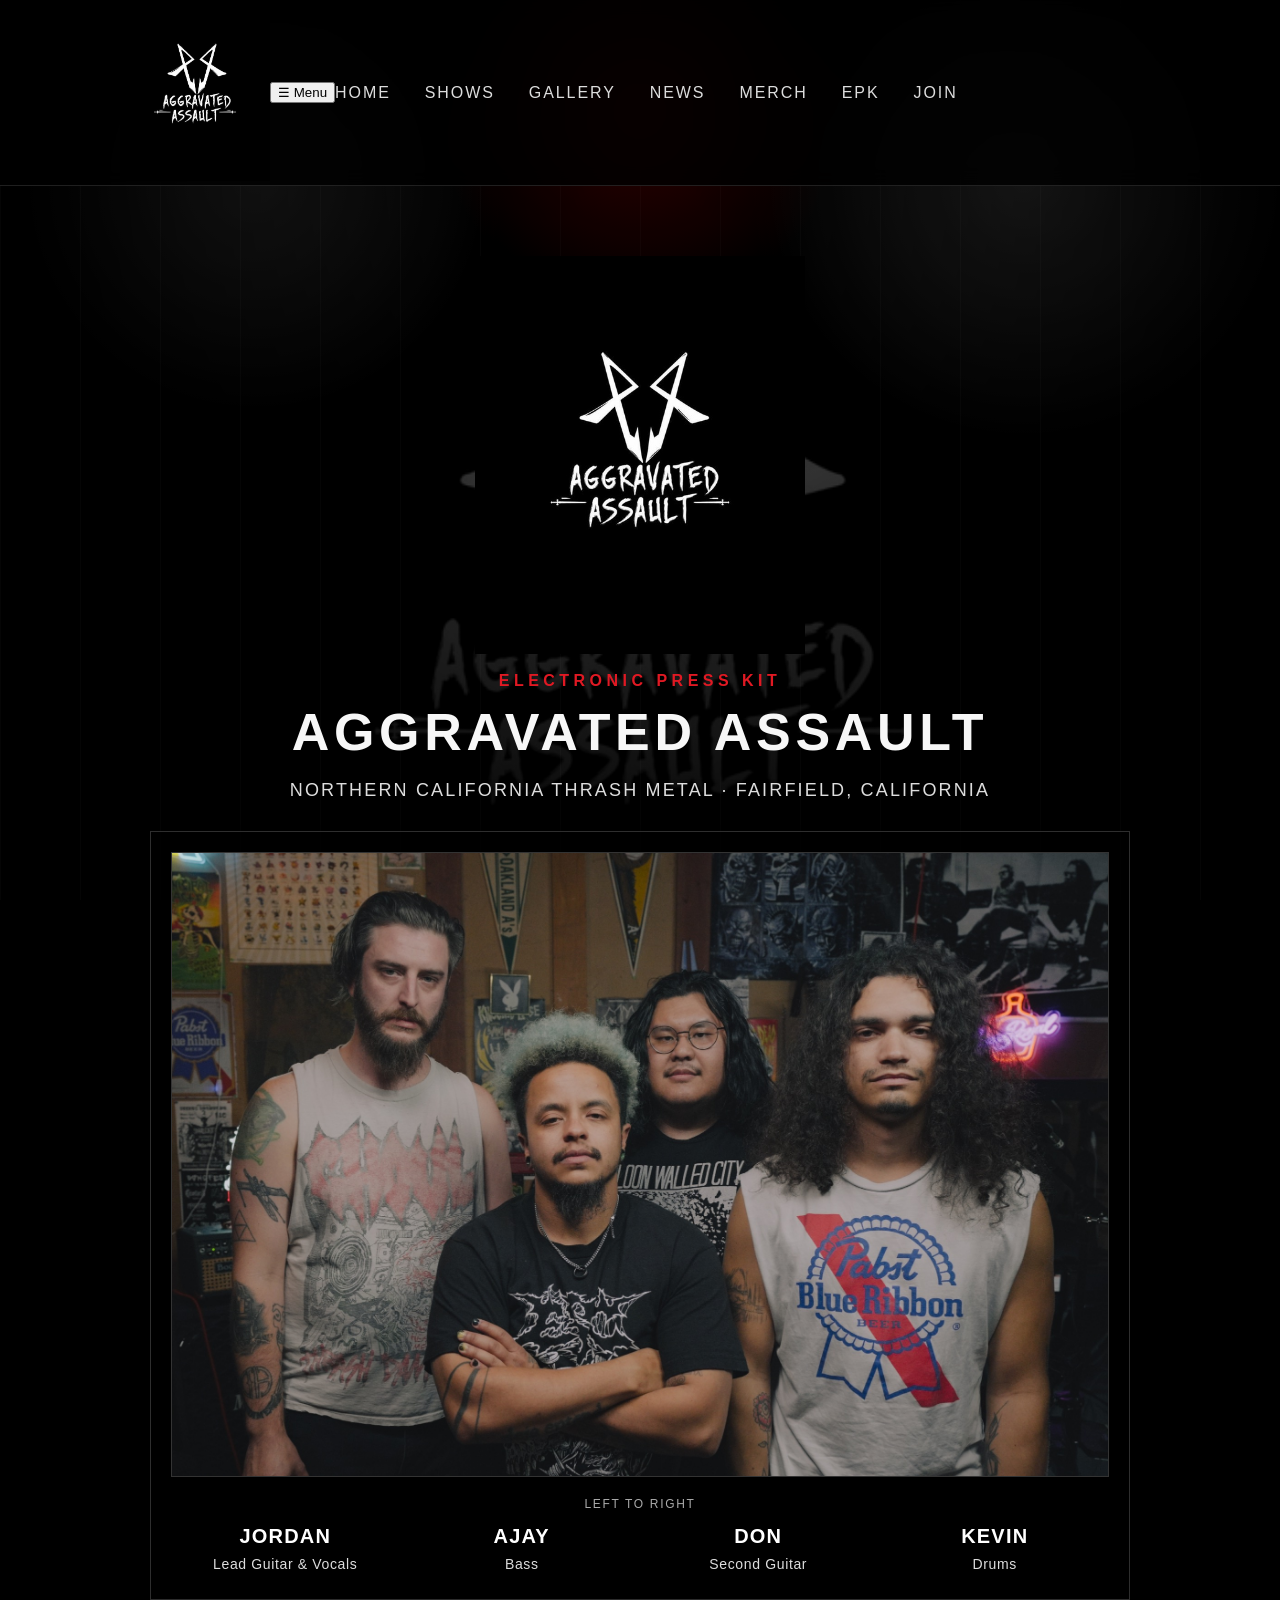
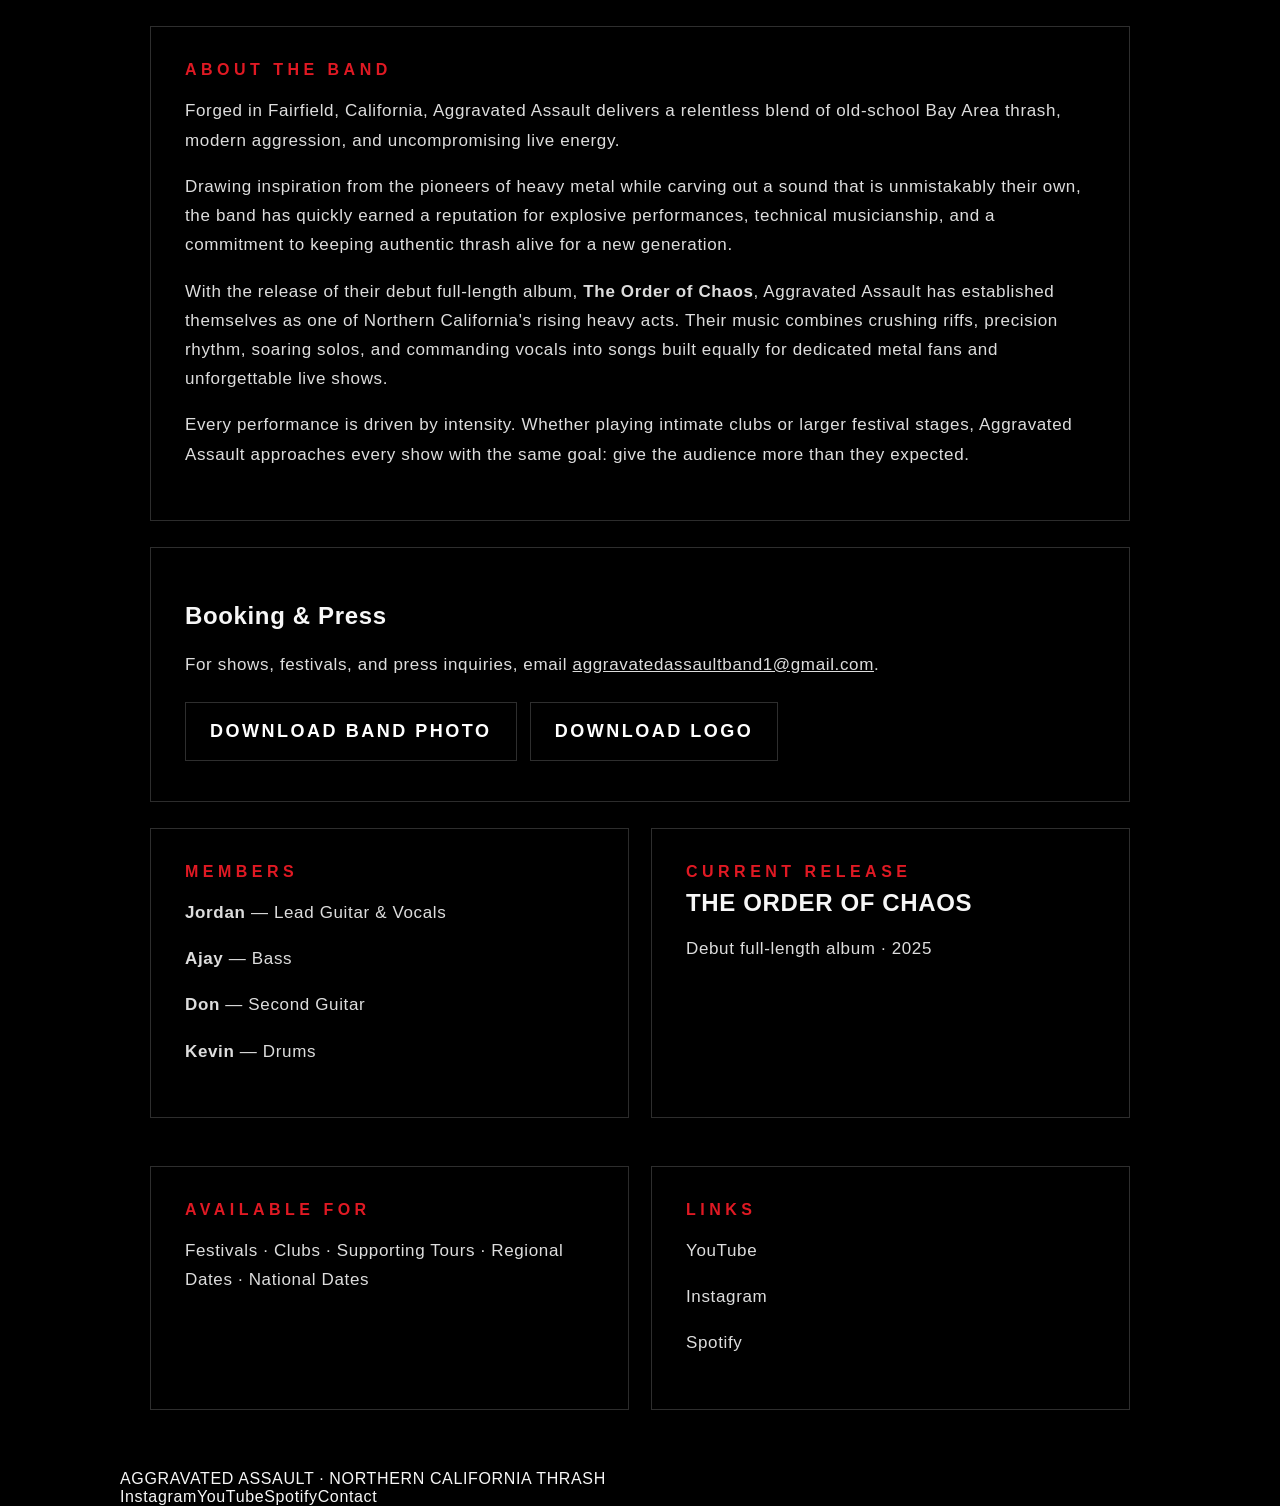
==== commit d1702ecc: "Redesign epk.html for music-first mobile experience" ====
--- a/epk.html
+++ b/epk.html
@@ -13,23 +13,11 @@
   <meta property="og:image" content="https://aggravatedassault.band/assets/logo.jpeg">
   <meta property="og:image:alt" content="Aggravated Assault logo">
   <meta name="twitter:card" content="summary_large_image">
-  <link rel="stylesheet" href="style.css?v=news-20261021">
+  <link rel="stylesheet" href="style.css?v=redesign-20261030">
 </head>
 <body>
   <a class="skip-link" href="#main-content">Skip to content</a>
-  <nav class="nav" aria-label="Main navigation">
-    <div class="container nav-inner nav-right">
-      <div class="nav-links">
-        <a href="index.html">Home</a>
-        <a href="shows.html">Shows</a>
-        <a href="gallery.html">Gallery</a>
-        <a href="epk.html" aria-current="page">EPK</a>
-        <a href="news.html">News</a>
-        <a href="merch.html">Merch</a>
-        <a href="index.html#join">Join</a>
-      </div>
-    </div>
-  </nav>
+  <nav class="nav" aria-label="Main navigation"><div class="container nav-inner"><a class="nav-brand" href="index.html" aria-label="Aggravated Assault home"><img src="assets/logo.jpeg" alt="" width="150"></a><button class="menu-toggle" type="button" aria-expanded="false" aria-controls="site-menu" aria-label="Toggle navigation">☰ Menu</button><div class="nav-links" id="site-menu"><a href="index.html">Home</a><a href="shows.html">Shows</a><a href="gallery.html">Gallery</a><a href="news.html">News</a><a href="merch.html">Merch</a><a href="epk.html">EPK</a><a href="index.html#join">Join</a></div></div></nav>
 
   <main id="main-content" class="section page-section">
     <div class="container narrow">
@@ -94,5 +82,5 @@
       </div>
     </div>
   </main>
-</body>
+<footer class="site-footer"><div class="container footer-inner"><span>AGGRAVATED ASSAULT · NORTHERN CALIFORNIA THRASH</span><div><a href="https://www.instagram.com/aggravatedassaultband" target="_blank" rel="noopener noreferrer">Instagram</a><a href="https://www.youtube.com/@AggravatedAssault_music" target="_blank" rel="noopener noreferrer">YouTube</a><a href="https://open.spotify.com/artist/6DnvwJMAdZXCPETwAn8EMx?si=UswUCQaFQ1GKtNlPcUfXiw" target="_blank" rel="noopener noreferrer">Spotify</a><a href="mailto:aggravatedassaultband1@gmail.com">Contact</a></div></div></footer><script src="site.js" defer></script></body>
 </html>
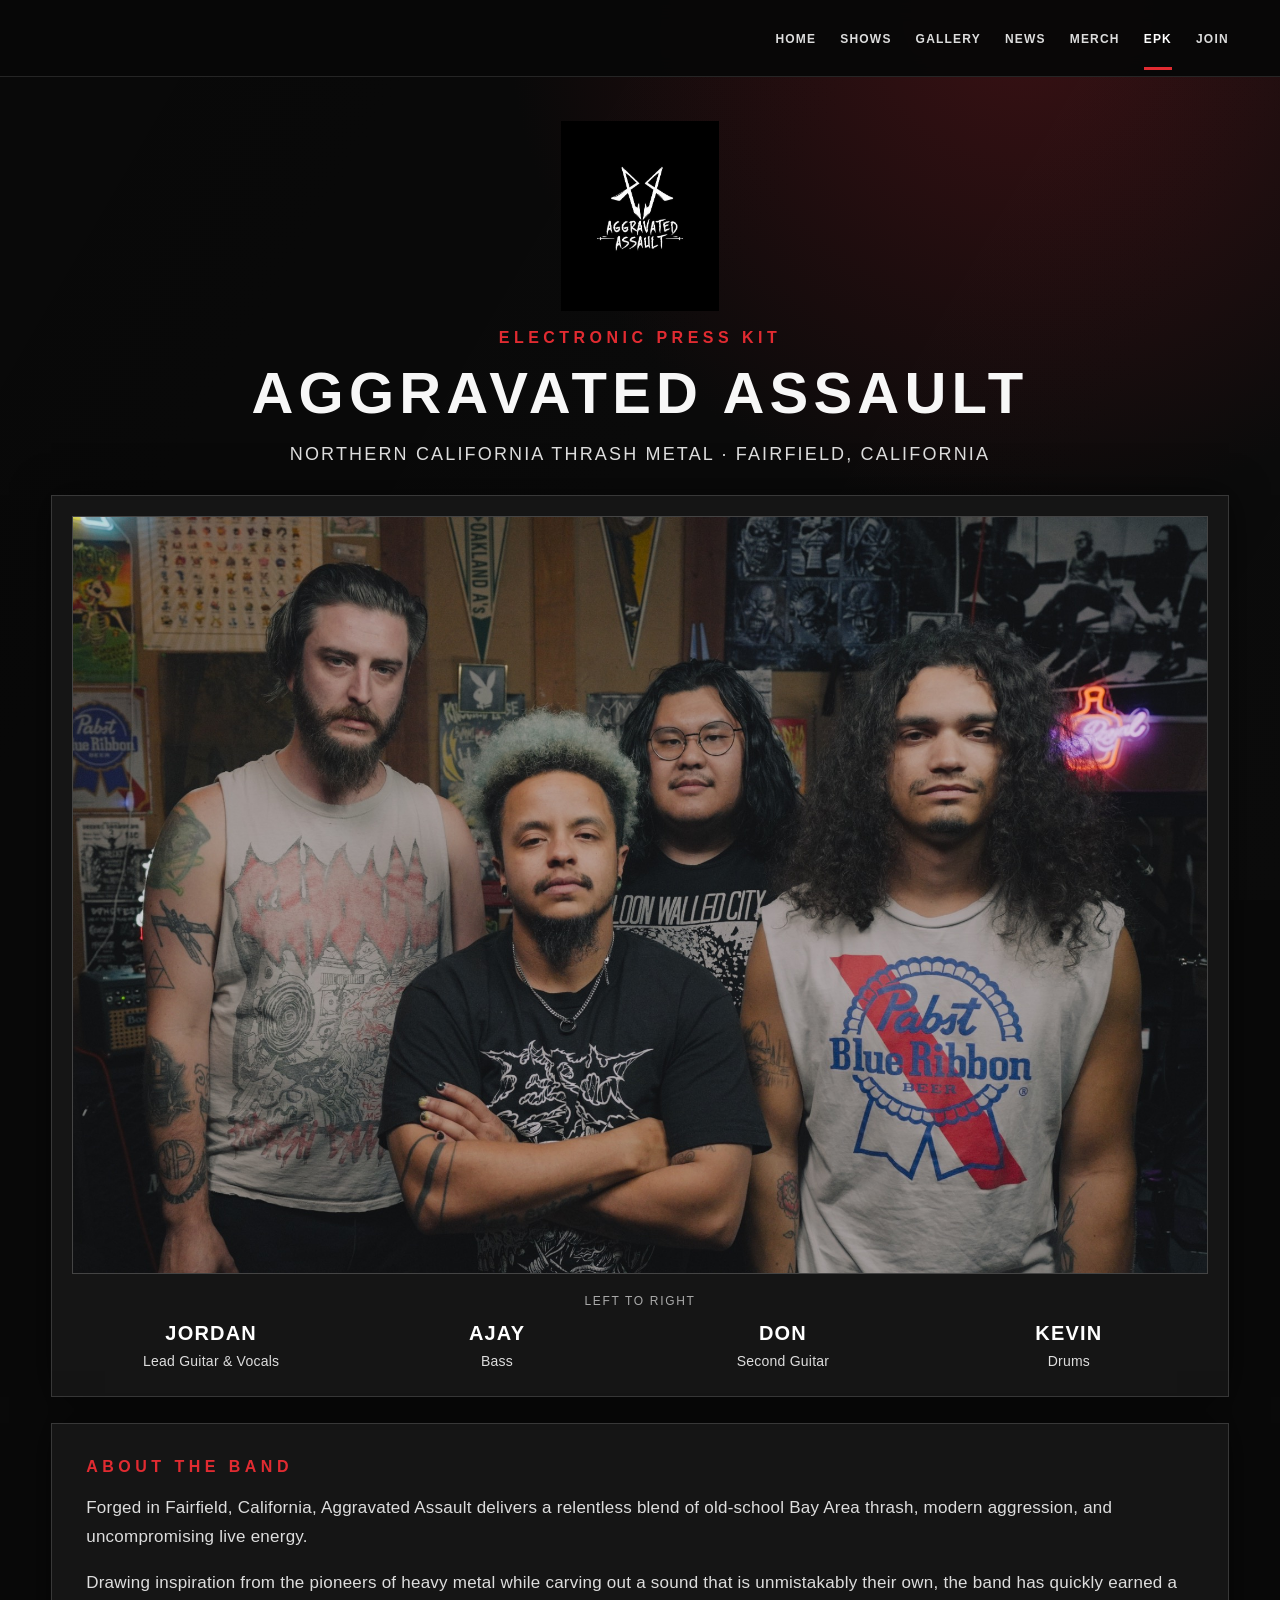
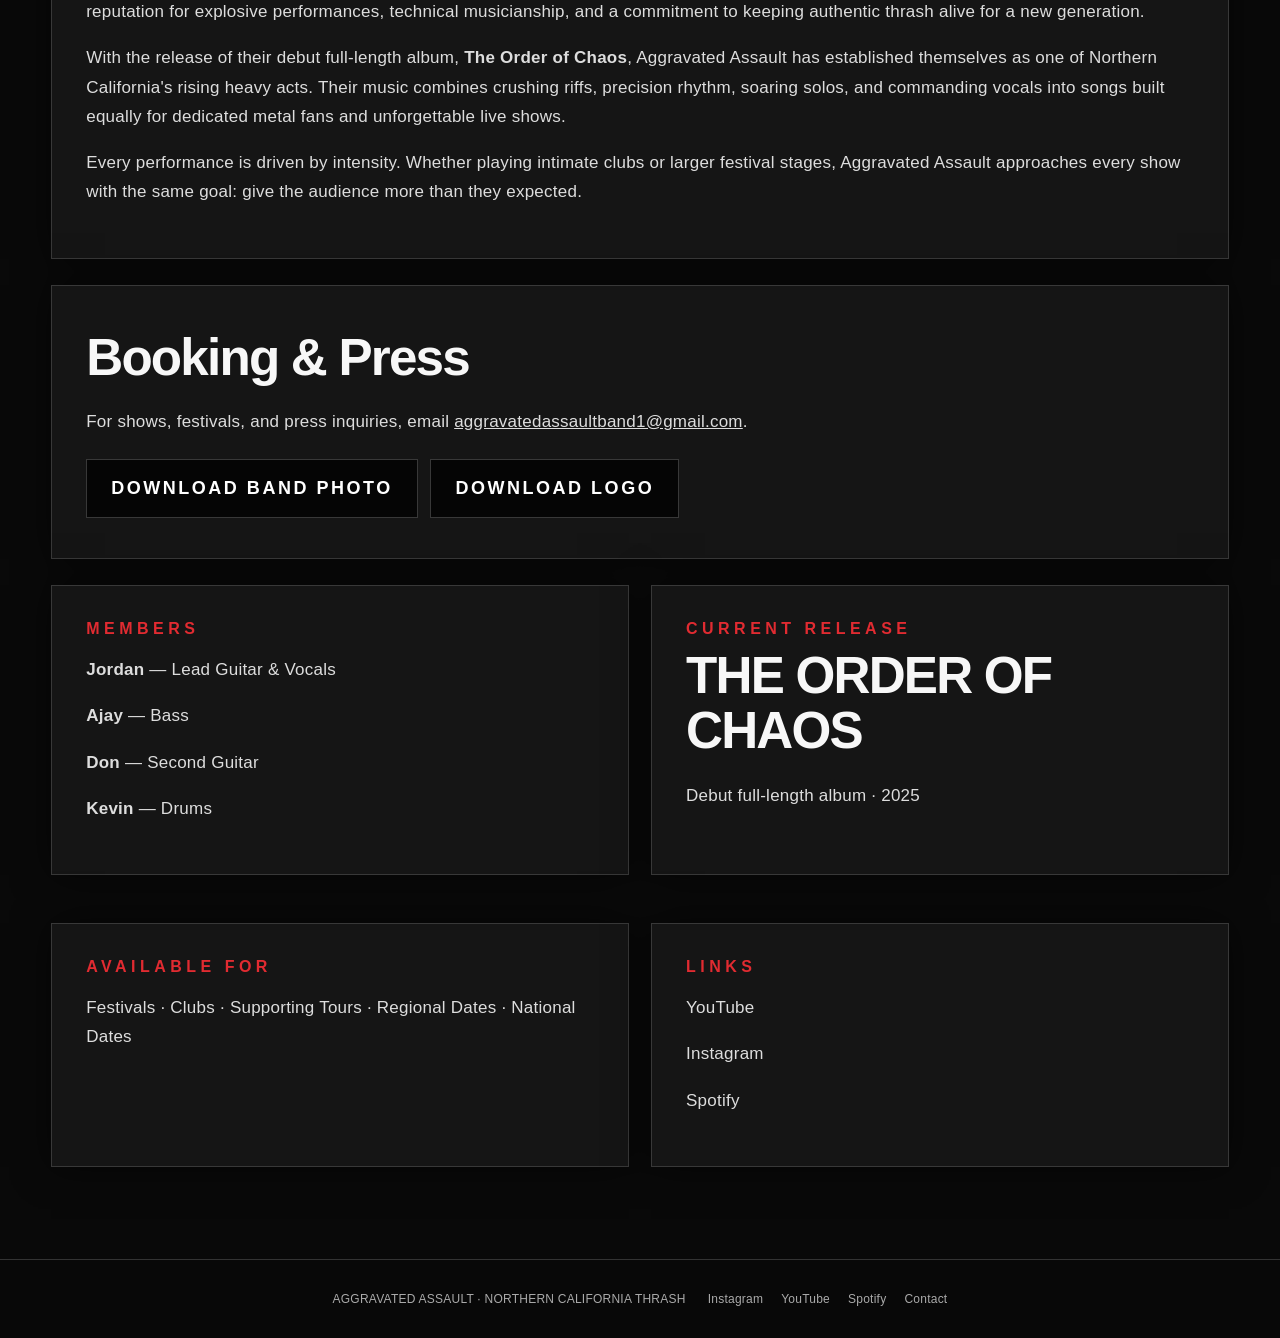
==== commit 40d6c5a3: "Apply review feedback: epk.html" ====
--- a/epk.html
+++ b/epk.html
@@ -17,7 +17,7 @@
 </head>
 <body>
   <a class="skip-link" href="#main-content">Skip to content</a>
-  <nav class="nav" aria-label="Main navigation"><div class="container nav-inner"><a class="nav-brand" href="index.html" aria-label="Aggravated Assault home"><img src="assets/logo.jpeg" alt="" width="150"></a><button class="menu-toggle" type="button" aria-expanded="false" aria-controls="site-menu" aria-label="Toggle navigation">☰ Menu</button><div class="nav-links" id="site-menu"><a href="index.html">Home</a><a href="shows.html">Shows</a><a href="gallery.html">Gallery</a><a href="news.html">News</a><a href="merch.html">Merch</a><a href="epk.html">EPK</a><a href="index.html#join">Join</a></div></div></nav>
+  <nav class="nav" aria-label="Main navigation"><div class="container nav-inner"><button class="menu-toggle" type="button" aria-expanded="false" aria-controls="site-menu" aria-label="Toggle navigation">☰ Menu</button><div class="nav-links" id="site-menu"><a href="index.html">Home</a><a href="shows.html">Shows</a><a href="gallery.html">Gallery</a><a href="news.html">News</a><a href="merch.html">Merch</a><a href="epk.html">EPK</a><a href="index.html#join">Join</a></div></div></nav>
 
   <main id="main-content" class="section page-section">
     <div class="container narrow">
--- a/style.css
+++ b/style.css
@@ -187,3 +187,12 @@
 .quick-links.five .action-card small{font-size:9px;letter-spacing:.04em}
 @media(max-width:1000px){.quick-links.five{grid-template-columns:repeat(3,minmax(0,1fr))}}
 @media(max-width:600px){.quick-links.five{grid-template-columns:repeat(2,minmax(0,1fr))}.quick-links.five .action-card:last-child{grid-column:1/-1}}
+
+/* 2026 music-first refresh: layered over legacy page styles. */
+:root{--red:#e12b31;--line:#383838}body{background:#090909;letter-spacing:.015em}body::before{background:radial-gradient(circle at 80% 0%,#391013 0,transparent 38%),#090909;opacity:1}body::after{background:linear-gradient(120deg,transparent,rgba(255,255,255,.015));pointer-events:none}.container{width:min(1180px,92vw)}.nav{background:#080808f5}.nav-inner{justify-content:space-between;gap:24px;min-height:76px}.nav-brand img{display:block;width:150px;height:52px;object-fit:contain}.nav-links{gap:24px;font-size:12px;font-weight:800;letter-spacing:.1em}.nav-links a{padding:25px 0 21px}.nav-links a[aria-current=page]{color:#fff;border-bottom-color:var(--red)}.menu-toggle{display:none;background:#191919;color:white;border:1px solid #555;padding:12px 16px;font-weight:800}.eyebrow{color:#ff6266;font-size:12px;letter-spacing:.18em;font-weight:900;text-transform:uppercase}.hero-redesign{padding:52px 0 58px;background:linear-gradient(90deg,#090909 0%,#171012 100%)}.hero-grid{display:grid;grid-template-columns:1fr 1fr;align-items:center;gap:42px}.hero-intro{min-width:0}.hero-logo{display:block;width:min(480px,100%);height:auto;max-height:180px;object-fit:contain;object-position:left center;margin:10px 0 12px}.hero-intro h1{font-size:clamp(30px,3.5vw,56px);line-height:1.03;letter-spacing:-.035em;margin:8px 0 16px;font-weight:950}.hero-intro p{color:#d0d0d0;font-size:18px;line-height:1.6;max-width:550px}.hero-actions{display:flex;gap:12px;flex-wrap:wrap;margin:24px 0 10px}.hero-actions .btn{font-size:13px;letter-spacing:.055em;min-width:0;padding:16px 20px}.btn.red{background:var(--red);color:#fff;border-color:var(--red)}.hero-sub{font-size:12px!important;color:#aaa!important}.hero-photo{position:relative;min-width:0}.hero-photo img{width:100%;aspect-ratio:4/3;object-fit:cover;display:block;filter:contrast(1.08);border:1px solid #393939}.hero-photo:after{content:"";position:absolute;inset:0;border-bottom:5px solid var(--red);pointer-events:none}.section{padding:66px 0}.section h2{font-size:clamp(30px,4vw,52px);letter-spacing:-.035em;line-height:1.08;margin:10px 0 22px}.accent{color:#ef5156}.feature-video{background:#111}.video-shell{max-width:960px;aspect-ratio:16/9;background:#000;border:1px solid #333}.video-shell iframe{width:100%;height:100%;border:0}.video-poster{position:relative;display:block;width:100%;height:100%;padding:0;border:0;cursor:pointer;background:#000}.video-poster img{width:100%;height:100%;object-fit:cover;opacity:.83}.play-circle{position:absolute;top:50%;left:50%;transform:translate(-50%,-50%);display:grid;place-items:center;width:84px;height:84px;border-radius:50%;background:#d5232b;color:#fff;font-size:32px;box-shadow:0 8px 35px #0009}.video-poster:hover .play-circle{background:#f33}.feature-caption{color:#bbb}.feature-caption a{text-decoration:underline;text-underline-offset:4px}.split-section{display:grid;grid-template-columns:.85fr 1.15fr;gap:42px;align-items:center}.split-section p,.booking-strip p{font-size:18px;color:#ccc;line-height:1.65}.split-section img{width:100%;max-height:430px;object-fit:cover;object-position:center 30%;border:1px solid #444}.join-panel{grid-template-columns:1fr 1.1fr;padding:36px;background:#171717;border-left:5px solid var(--red)}.join-text h2{margin:10px 0}.email-box{display:block}.email-box label{display:block;font-weight:700;margin-bottom:10px}.signup-fields{display:flex;gap:10px}.signup-fields input{flex:1;min-width:0}.signup-fields button{flex-shrink:0}.booking-strip{display:flex;justify-content:space-between;align-items:center;gap:32px;border-top:1px solid #444}.booking-actions{display:flex;gap:12px;flex-wrap:wrap}.booking-actions .btn{font-size:13px;min-width:0}.site-footer{padding:32px 0;border-top:1px solid #333;background:#080808;color:#aaa;font-size:12px}.footer-inner{display:flex;justify-content:space-between;gap:22px;align-items:center}.footer-inner>div{display:flex;gap:18px;flex-wrap:wrap}.site-footer a:hover{text-decoration:underline;color:#fff}.page-section{padding-top:44px}.page-header h1{font-size:clamp(32px,5vw,58px)}.page-logo{max-height:115px;object-fit:contain}.panel{background:#151515;border-color:#383838}.news-stories article{border-bottom:1px solid #333;padding:30px 0!important}.news-stories h2{font-size:clamp(23px,3vw,34px)}.gallery-grid img{transition:transform .2s}.gallery-grid a{display:block;overflow:hidden}.gallery-grid a:hover img{transform:scale(1.025)}a:focus-visible,button:focus-visible,input:focus-visible{outline:3px solid #fff;outline-offset:3px}#post-op,#join{scroll-margin-top:95px}
+@media(max-width:900px){.nav-inner{min-height:68px;justify-content:space-between}.menu-toggle{display:block}.nav-links{display:none;position:absolute;left:0;right:0;top:100%;background:#101010;padding:12px 5vw 22px;flex-direction:column;gap:0;align-items:stretch;border-bottom:1px solid #444}.nav-links.is-open{display:flex}.nav-links a{padding:14px;border-bottom:1px solid #303030}.hero-grid{gap:22px}.hero-intro h1{font-size:36px}.join-panel{grid-template-columns:1fr}.footer-inner{align-items:flex-start;flex-direction:column}}
+@media(max-width:680px){.hero-redesign{padding:26px 0 38px}.hero-grid,.split-section{grid-template-columns:1fr}.hero-logo{max-height:110px;width:min(320px,95%)}.hero-intro h1{font-size:34px}.hero-intro p{font-size:16px}.hero-photo img{aspect-ratio:16/10}.hero-actions{display:grid;grid-template-columns:1fr 1fr}.hero-actions .btn{padding:14px 9px;text-align:center;font-size:11px}.section{padding:42px 0}.section h2{font-size:32px}.join-panel{padding:24px}.signup-fields{flex-direction:column}.signup-fields button{padding:15px}.booking-strip{display:block}.booking-actions{margin-top:20px}.booking-actions .btn{width:100%}.page-section{padding-top:32px}}
+@media(prefers-reduced-motion:reduce){.gallery-grid img{transition:none}}
+
+/* Review refinements — October 30 */
+.nav-inner{justify-content:flex-end}.nav-brand{display:none}.hero-logo{width:min(720px,100%);max-height:270px}.page-logo{width:min(500px,90vw);max-height:190px}.hero-social{display:flex;justify-content:center;gap:24px;flex-wrap:wrap;padding:15px 4px 2px;font-size:13px;font-weight:700;letter-spacing:.04em;color:#d5d5d5}.hero-social a{text-decoration:underline;text-decoration-color:#777;text-underline-offset:5px}.hero-social a:hover{color:#fff;text-decoration-color:var(--red)}.hero-photo:after{bottom:42px}.footer-inner{justify-content:center;text-align:center}@media(max-width:900px){.nav-inner{justify-content:flex-end}}@media(max-width:680px){.hero-logo{width:min(480px,100%);max-height:165px}.page-logo{width:min(440px,92vw);max-height:165px}.hero-social{gap:22px}.hero-photo:after{bottom:42px}}
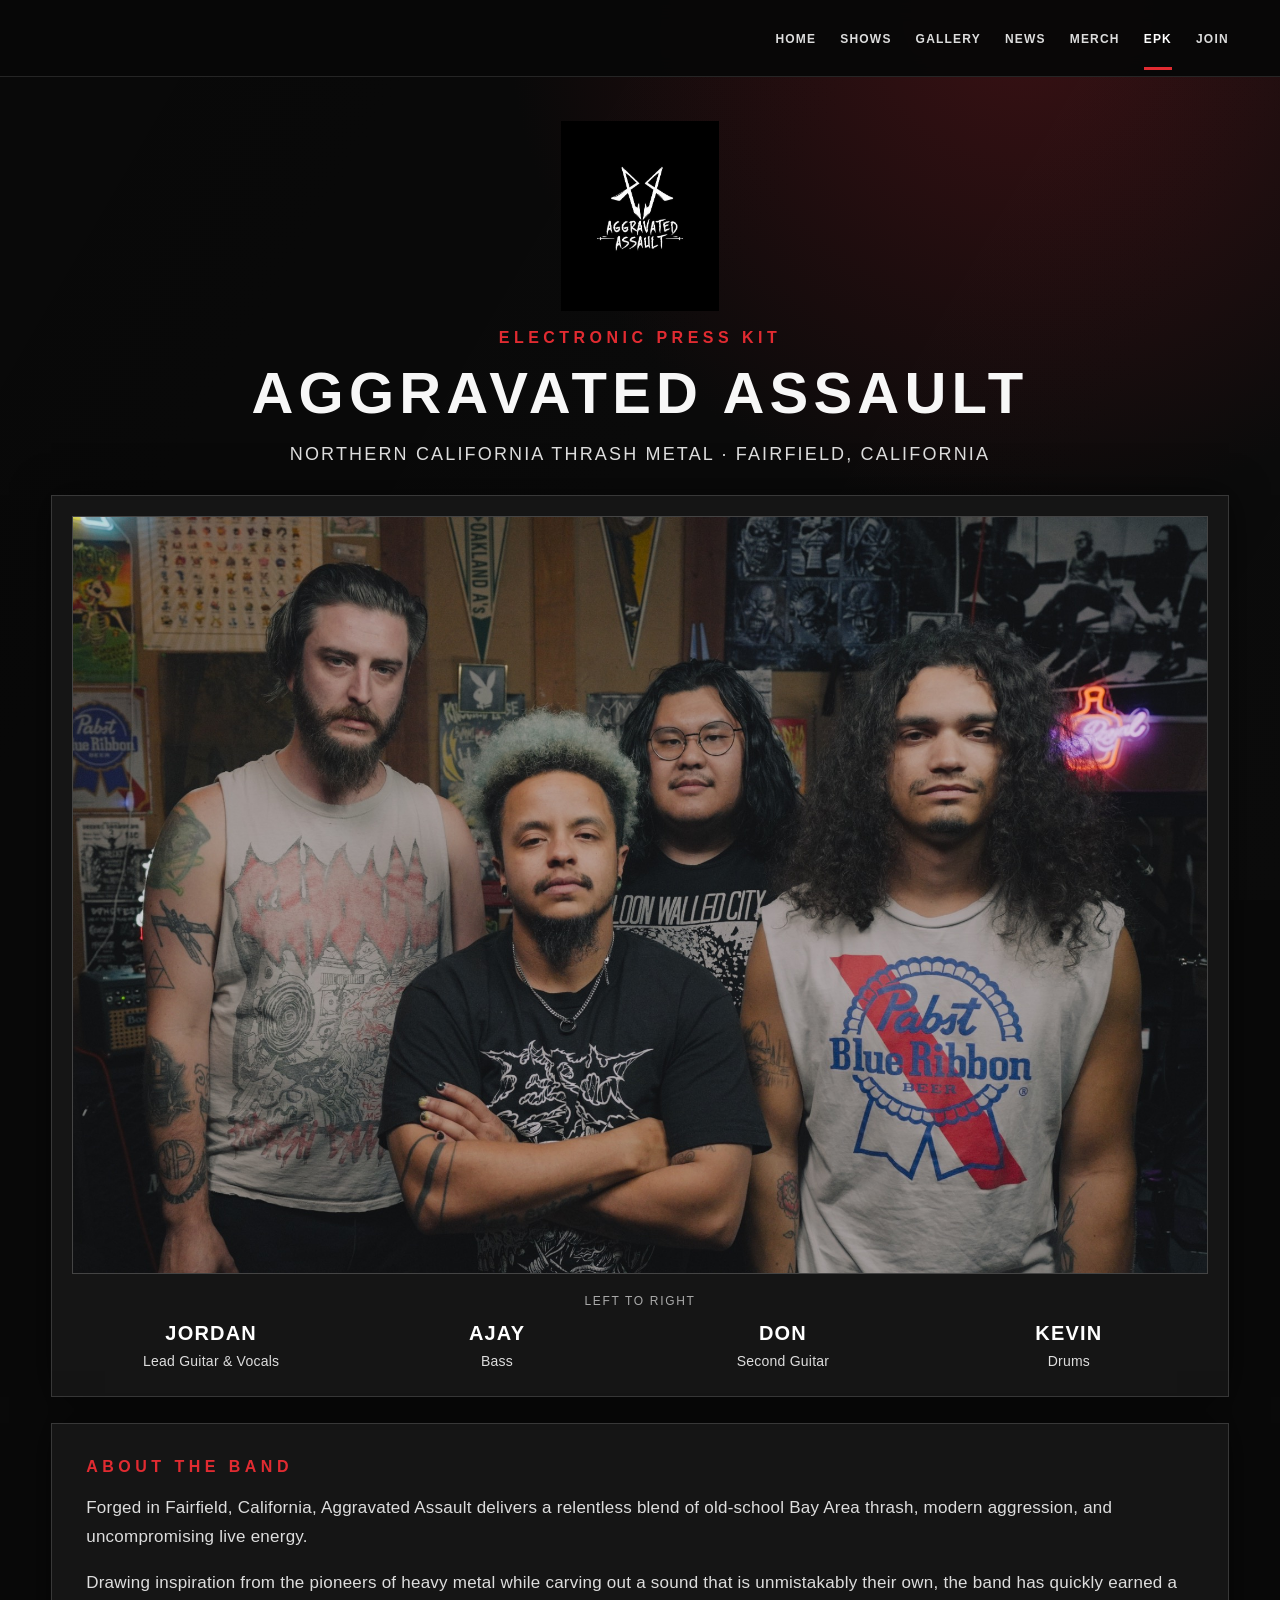
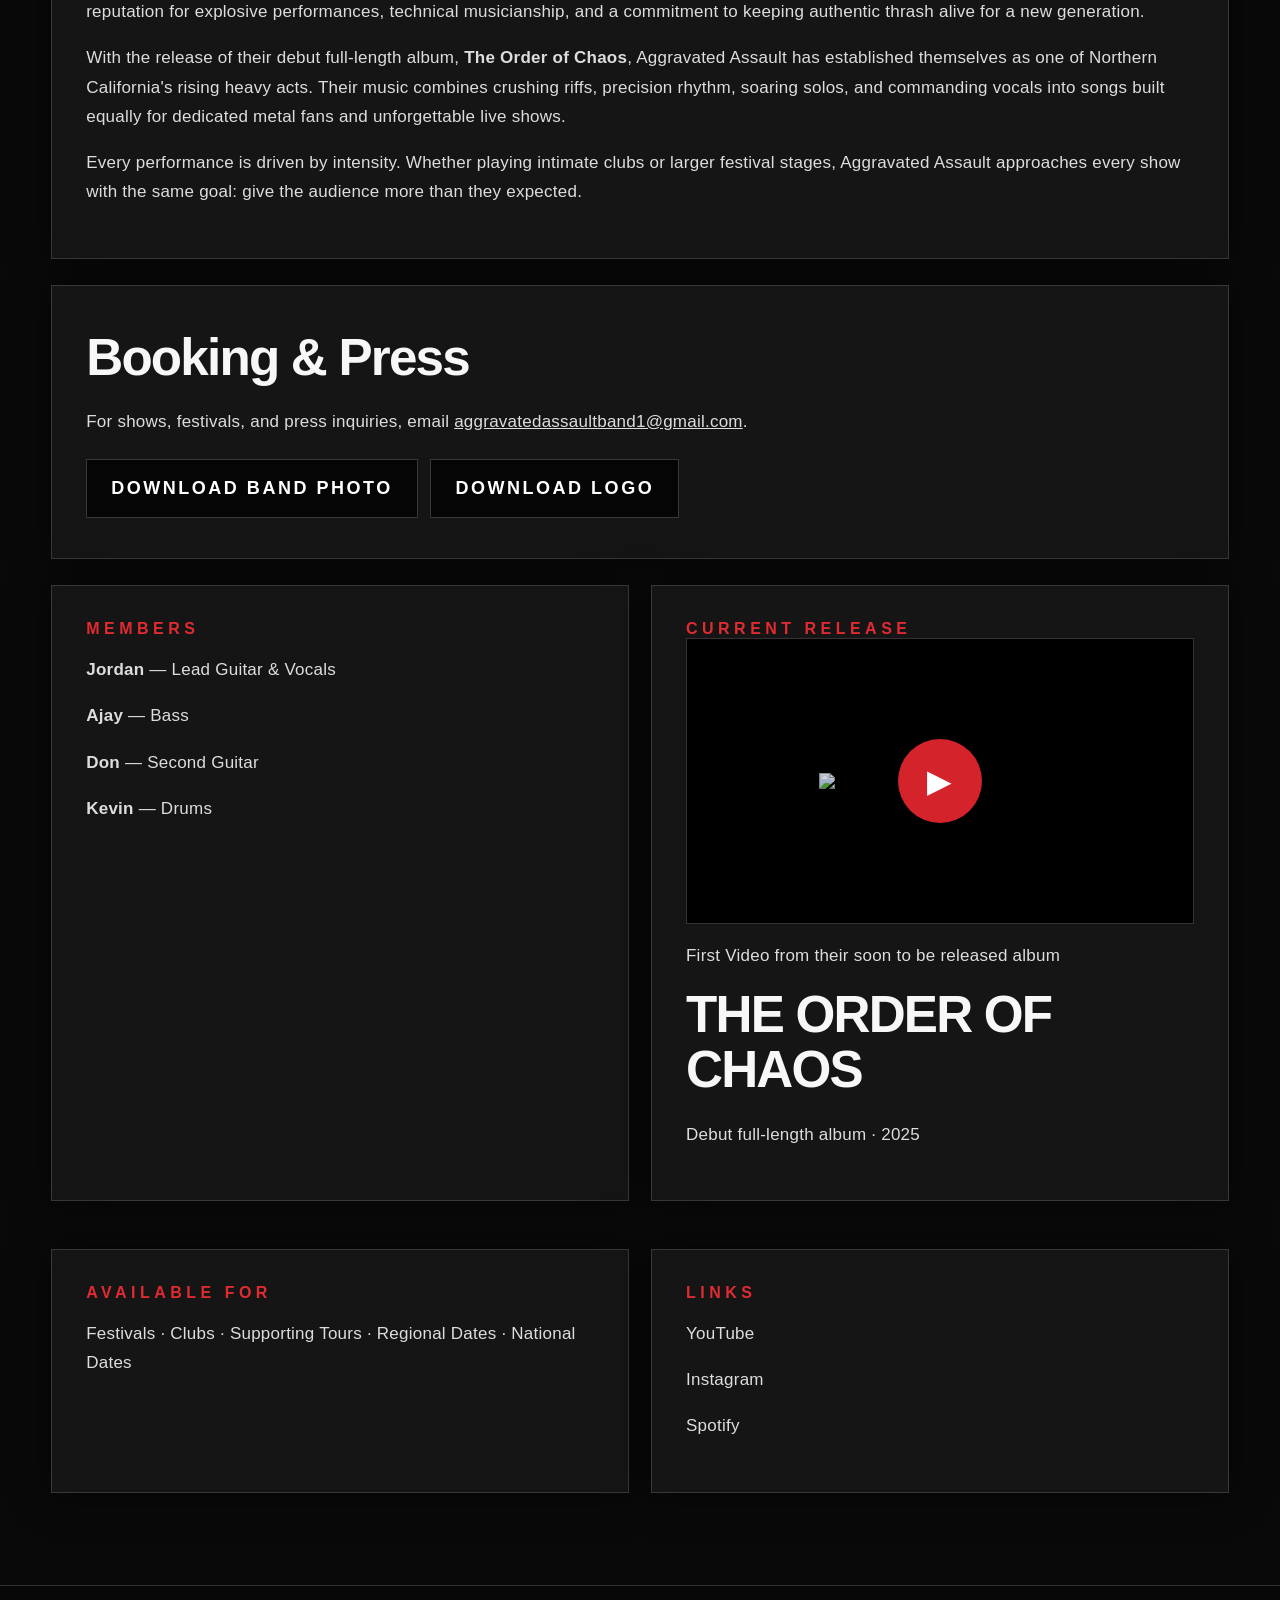
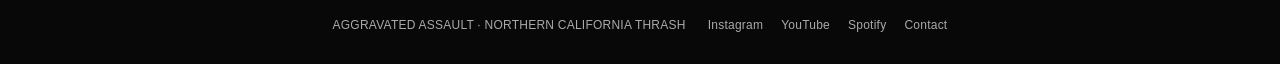
==== commit 8c71c79d: "Refine live heading and feature Post-Op on EPK" ====
--- a/epk.html
+++ b/epk.html
@@ -65,7 +65,7 @@
           <p><strong>Kevin</strong> — Drums</p>
         </div>
         <div class="panel info-card">
-          <div class="kicker">Current Release</div>
+          <div class="kicker">Current Release</div><div class="epk-video"><div class="video-shell" data-video-id="EmFA1bjiQMA"><button class="video-poster" type="button" aria-label="Play the official Post-Op music video"><img src="https://i.ytimg.com/vi/EmFA1bjiQMA/hqdefault.jpg" alt="Post-Op official music video thumbnail" loading="lazy"><span class="play-circle" aria-hidden="true">▶</span></button></div><p class="epk-video-caption">First Video from their soon to be released album</p></div>
           <h2>The Order of Chaos</h2>
           <p>Debut full-length album · 2025</p>
         </div>
--- a/style.css
+++ b/style.css
@@ -196,3 +196,10 @@
 
 /* Review refinements — October 30 */
 .nav-inner{justify-content:flex-end}.nav-brand{display:none}.hero-logo{width:min(720px,100%);max-height:270px}.page-logo{width:min(500px,90vw);max-height:190px}.hero-social{display:flex;justify-content:center;gap:24px;flex-wrap:wrap;padding:15px 4px 2px;font-size:13px;font-weight:700;letter-spacing:.04em;color:#d5d5d5}.hero-social a{text-decoration:underline;text-decoration-color:#777;text-underline-offset:5px}.hero-social a:hover{color:#fff;text-decoration-color:var(--red)}.hero-photo:after{bottom:42px}.footer-inner{justify-content:center;text-align:center}@media(max-width:900px){.nav-inner{justify-content:flex-end}}@media(max-width:680px){.hero-logo{width:min(480px,100%);max-height:165px}.page-logo{width:min(440px,92vw);max-height:165px}.hero-social{gap:22px}.hero-photo:after{bottom:42px}}
+
+/* Full-width logo hierarchy: brand no longer constrained by hero columns. */
+.hero-brand{display:flex;justify-content:center;align-items:center;margin:0 auto 28px;width:100%}.hero-brand .hero-logo{display:block;width:min(900px,100%);max-height:340px;height:auto;object-fit:contain;object-position:center;margin:0}.hero-grid{align-items:center}.hero-redesign{padding-top:26px}.hero-intro h1{margin-top:8px}@media(max-width:680px){.hero-brand{margin-bottom:16px}.hero-brand .hero-logo{width:100%;max-height:220px}.hero-redesign{padding-top:16px}}
+
+/* Review: larger desktop brand lockup and clear show links. */
+@media(min-width:901px){.hero-brand .hero-logo{width:min(1120px,100%);max-height:460px}.hero-brand{margin-bottom:22px}.hero-redesign{padding-top:20px}}
+.split-section p a{color:#fff;text-decoration:underline;text-decoration-color:var(--red);text-underline-offset:4px}.split-section p a:hover{color:#ff6266}
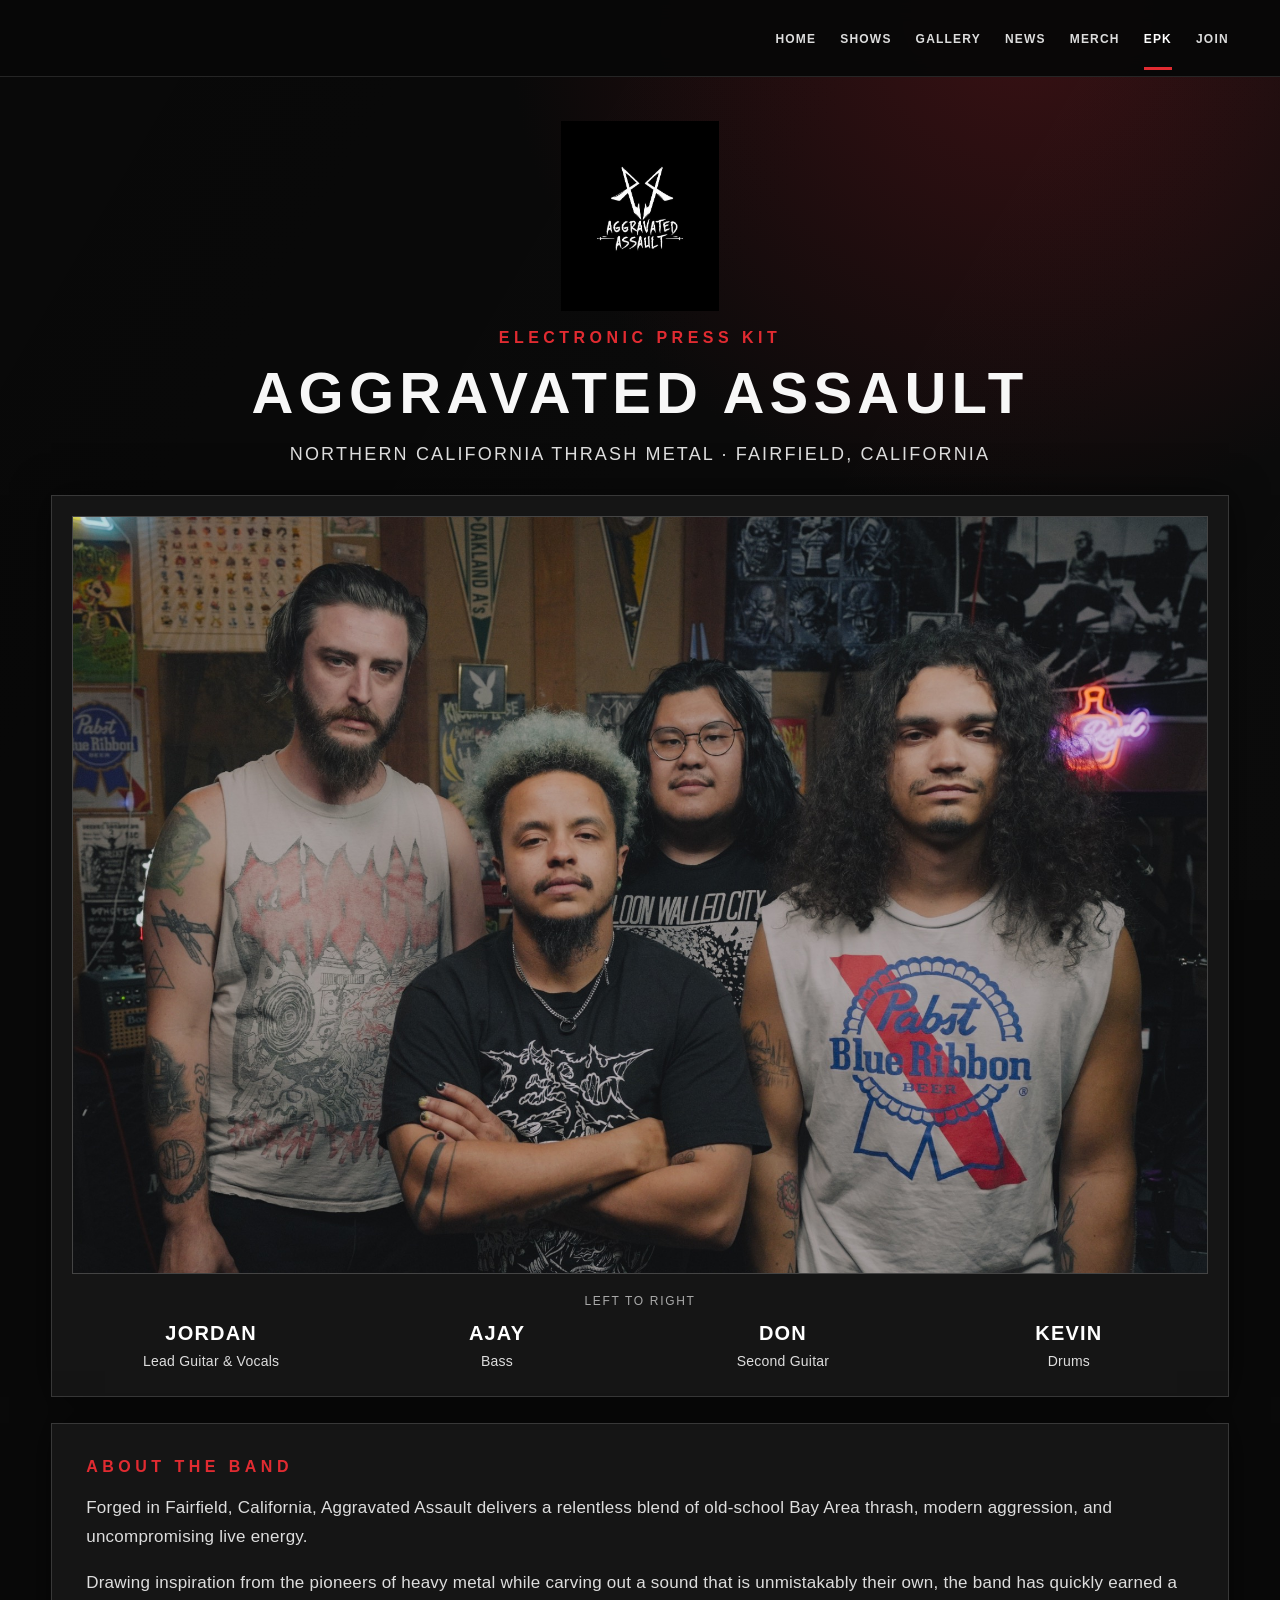
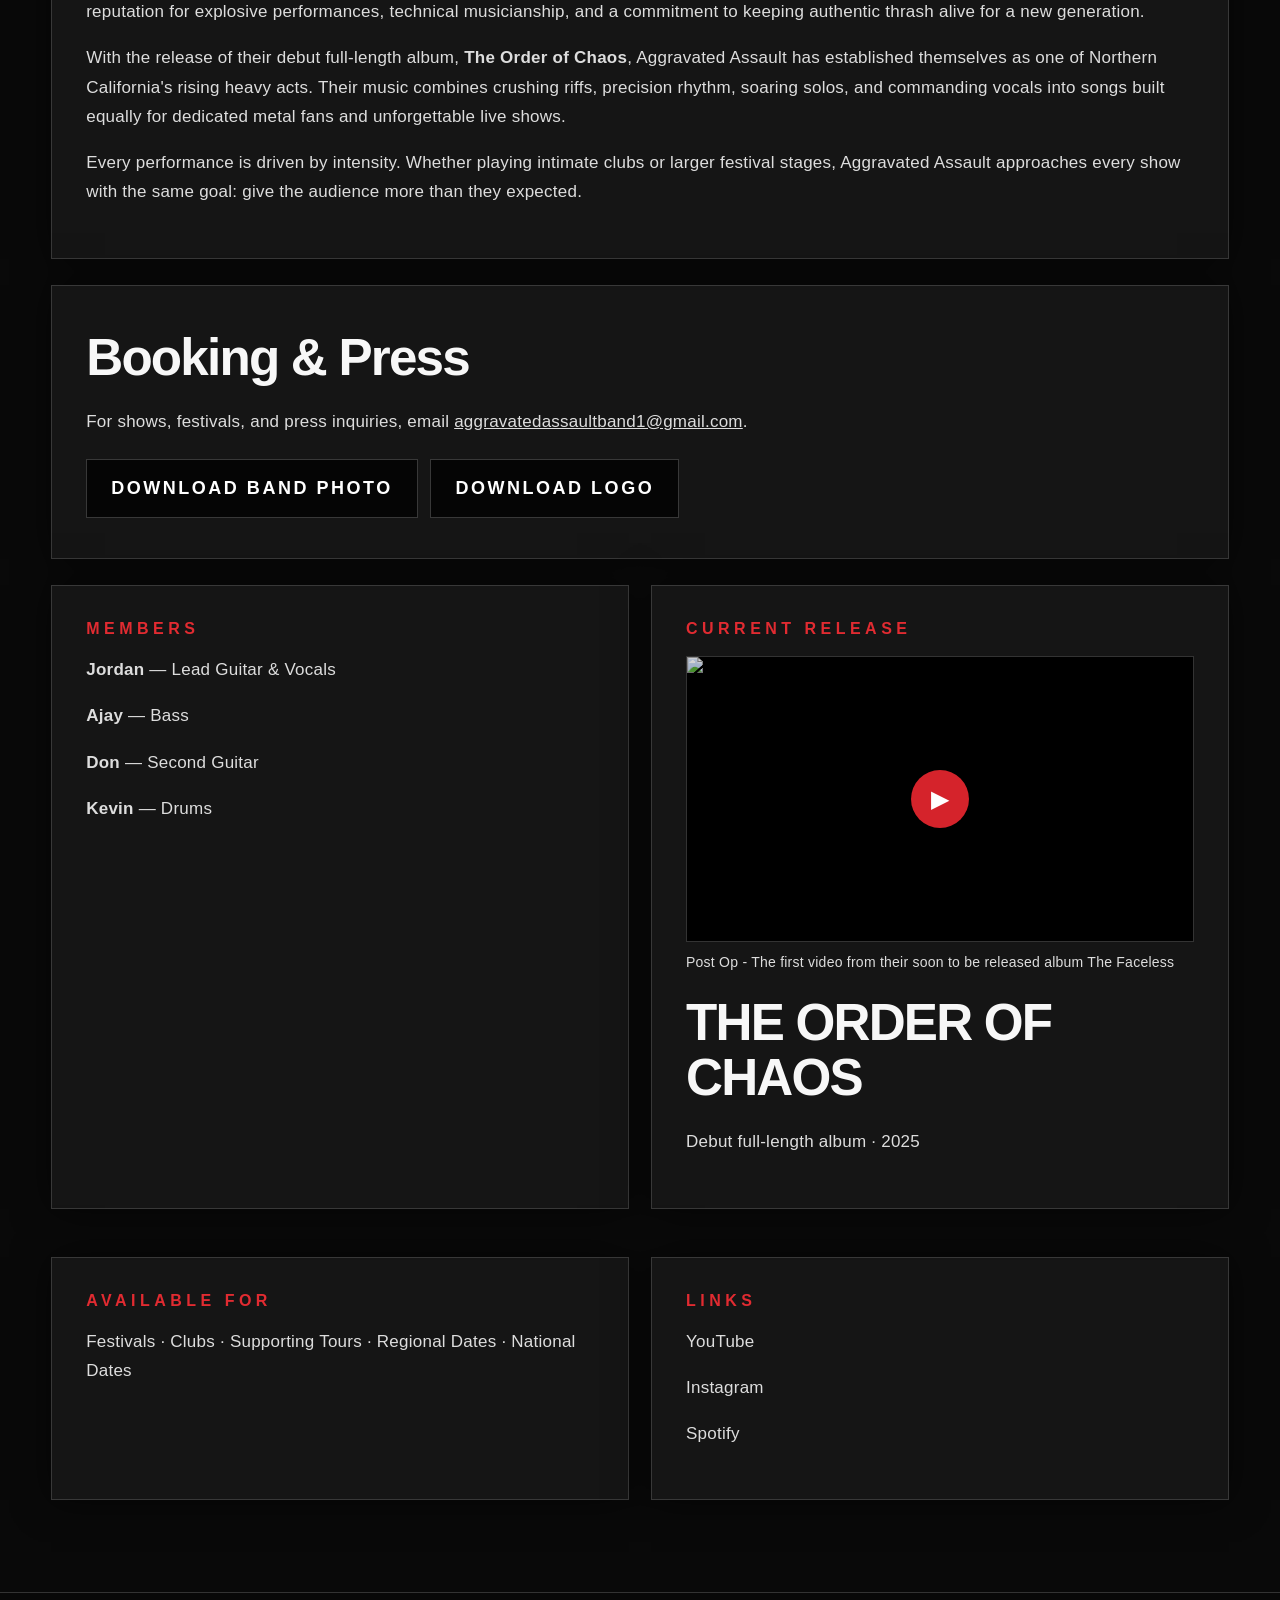
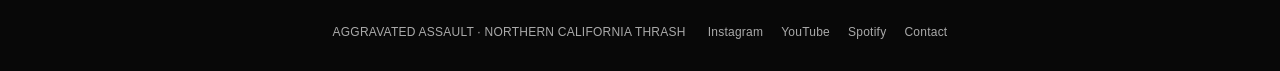
==== commit 496caa92: "Clarify Post Op video is from upcoming The Faceless album" ====
--- a/epk.html
+++ b/epk.html
@@ -65,7 +65,7 @@
           <p><strong>Kevin</strong> — Drums</p>
         </div>
         <div class="panel info-card">
-          <div class="kicker">Current Release</div><div class="epk-video"><div class="video-shell" data-video-id="EmFA1bjiQMA"><button class="video-poster" type="button" aria-label="Play the official Post-Op music video"><img src="https://i.ytimg.com/vi/EmFA1bjiQMA/hqdefault.jpg" alt="Post-Op official music video thumbnail" loading="lazy"><span class="play-circle" aria-hidden="true">▶</span></button></div><p class="epk-video-caption">First Video from their soon to be released album</p></div>
+          <div class="kicker">Current Release</div><div class="epk-video"><div class="video-shell" data-video-id="EmFA1bjiQMA"><button class="video-poster" type="button" aria-label="Play the official Post-Op music video"><img src="https://i.ytimg.com/vi/EmFA1bjiQMA/hqdefault.jpg" alt="Post-Op official music video thumbnail" loading="lazy"><span class="play-circle" aria-hidden="true">▶</span></button></div><p class="epk-video-caption">Post Op - The first video from their soon to be released album The Faceless</p></div>
           <h2>The Order of Chaos</h2>
           <p>Debut full-length album · 2025</p>
         </div>
--- a/style.css
+++ b/style.css
@@ -203,3 +203,6 @@
 /* Review: larger desktop brand lockup and clear show links. */
 @media(min-width:901px){.hero-brand .hero-logo{width:min(1120px,100%);max-height:460px}.hero-brand{margin-bottom:22px}.hero-redesign{padding-top:20px}}
 .split-section p a{color:#fff;text-decoration:underline;text-decoration-color:var(--red);text-underline-offset:4px}.split-section p a:hover{color:#ff6266}
+
+/* EPK featured Post-Op video inside current-release card */
+.epk-video{margin:18px 0 22px}.epk-video .video-shell{width:100%;max-width:100%;aspect-ratio:16/9}.epk-video .play-circle{width:58px;height:58px;font-size:24px}.epk-video-caption{font-size:14px!important;line-height:1.5!important;color:#ddd!important;margin:10px 0 0!important}.epk-video .video-poster img{display:block}
